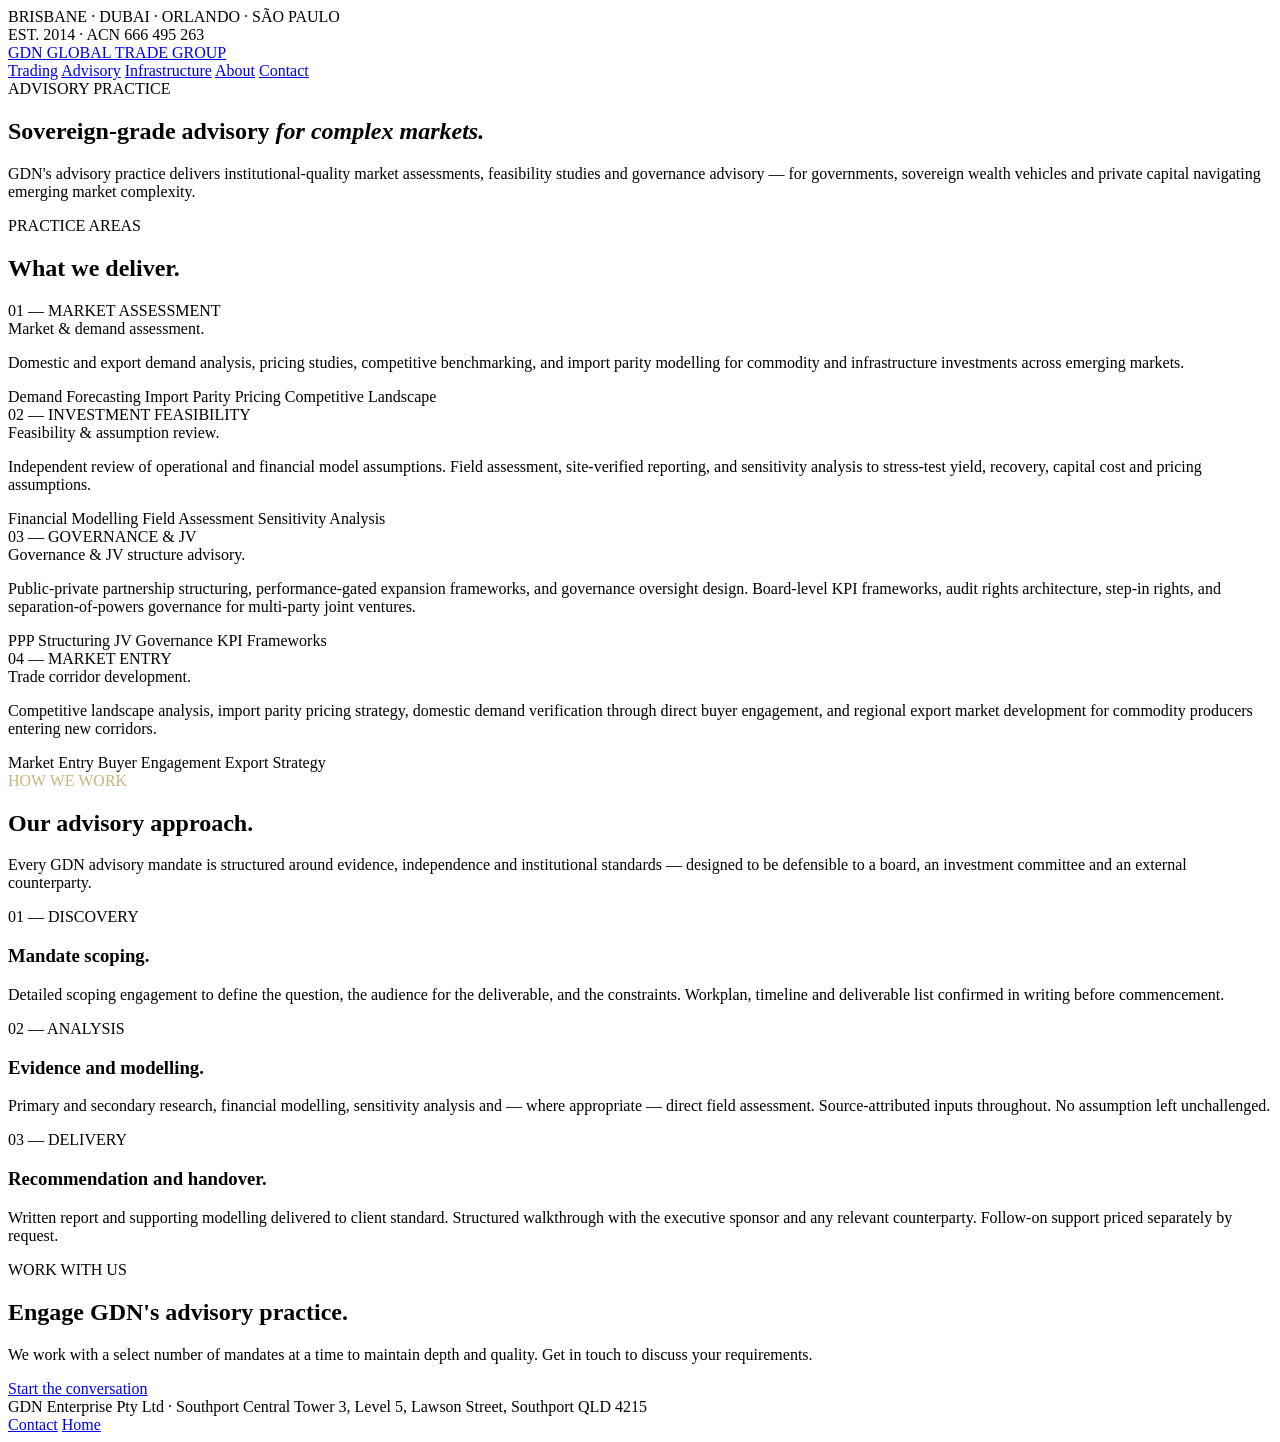
==== advisory.html @ 44264c04 "Add files via upload" ====
<!DOCTYPE html>
<html lang="en">
<head>
<meta charset="UTF-8" />
<meta name="viewport" content="width=device-width, initial-scale=1.0" />
<title>Strategic Advisory — GDN Group</title>
<meta name="description" content="Sovereign-grade advisory for complex markets. Market assessment, investment feasibility, governance and trade corridor development for governments, sovereign wealth vehicles and private capital." />
<link rel="preconnect" href="https://fonts.googleapis.com" />
<link rel="preconnect" href="https://fonts.gstatic.com" crossorigin />
<link href="https://fonts.googleapis.com/css2?family=Inter:wght@400;500&display=swap" rel="stylesheet" />
<link rel="stylesheet" href="/assets/css/styles.css" />
</head>
<body>

<div class="topbar">
  <div class="container-wide topbar-inner">
    <div>BRISBANE · DUBAI · ORLANDO · SÃO PAULO</div>
    <div>EST. 2014 · ACN 666 495 263</div>
  </div>
</div>

<nav class="site-nav">
  <div class="container-wide nav-inner">
    <a class="logo" href="/index.html">
      <span class="logo-mark">GDN</span>
      <span class="logo-sub">GLOBAL TRADE GROUP</span>
    </a>
    <div class="nav-links">
      <a href="/pages/trading.html" class="">Trading</a>
      <a href="/pages/advisory.html" class="active">Advisory</a>
      <a href="/pages/crossledger.html" class="">Infrastructure</a>
      <a href="/index.html#about" class="">About</a>
      <a href="/index.html#contact" class="">Contact</a>
    </div>
  </div>
</nav>

<section class="page-header">
  <div class="container-wide">
    <div class="eyebrow">ADVISORY PRACTICE</div>
    <h1>Sovereign-grade advisory <em>for complex markets.</em></h1>
    <p class="hero-lede">GDN's advisory practice delivers institutional-quality market assessments, feasibility studies and governance advisory — for governments, sovereign wealth vehicles and private capital navigating emerging market complexity.</p>
  </div>
</section>

<section class="pillars">
  <div class="container-wide">
    <div class="section-eyebrow">PRACTICE AREAS</div>
    <h2>What we deliver.</h2>
    <div class="pillars-grid">
      <div class="pillar">
        <div class="pillar-tag">01 — MARKET ASSESSMENT</div>
        <div class="pillar-h">Market & demand assessment.</div>
        <p>Domestic and export demand analysis, pricing studies, competitive benchmarking, and import parity modelling for commodity and infrastructure investments across emerging markets.</p>
        <div class="cap-tags" style="margin-top: 16px;">
          <span class="cap-tag">Demand Forecasting</span>
          <span class="cap-tag">Import Parity Pricing</span>
          <span class="cap-tag">Competitive Landscape</span>
        </div>
      </div>
      <div class="pillar">
        <div class="pillar-tag">02 — INVESTMENT FEASIBILITY</div>
        <div class="pillar-h">Feasibility & assumption review.</div>
        <p>Independent review of operational and financial model assumptions. Field assessment, site-verified reporting, and sensitivity analysis to stress-test yield, recovery, capital cost and pricing assumptions.</p>
        <div class="cap-tags" style="margin-top: 16px;">
          <span class="cap-tag">Financial Modelling</span>
          <span class="cap-tag">Field Assessment</span>
          <span class="cap-tag">Sensitivity Analysis</span>
        </div>
      </div>
      <div class="pillar">
        <div class="pillar-tag">03 — GOVERNANCE & JV</div>
        <div class="pillar-h">Governance & JV structure advisory.</div>
        <p>Public-private partnership structuring, performance-gated expansion frameworks, and governance oversight design. Board-level KPI frameworks, audit rights architecture, step-in rights, and separation-of-powers governance for multi-party joint ventures.</p>
        <div class="cap-tags" style="margin-top: 16px;">
          <span class="cap-tag">PPP Structuring</span>
          <span class="cap-tag">JV Governance</span>
          <span class="cap-tag">KPI Frameworks</span>
        </div>
      </div>
      <div class="pillar">
        <div class="pillar-tag">04 — MARKET ENTRY</div>
        <div class="pillar-h">Trade corridor development.</div>
        <p>Competitive landscape analysis, import parity pricing strategy, domestic demand verification through direct buyer engagement, and regional export market development for commodity producers entering new corridors.</p>
        <div class="cap-tags" style="margin-top: 16px;">
          <span class="cap-tag">Market Entry</span>
          <span class="cap-tag">Buyer Engagement</span>
          <span class="cap-tag">Export Strategy</span>
        </div>
      </div>
    </div>
  </div>
</section>

<section class="process">
  <div class="container-wide">
    <div class="section-eyebrow" style="color: #C9B47A;">HOW WE WORK</div>
    <h2>Our advisory approach.</h2>
    <p class="process-lede">Every GDN advisory mandate is structured around evidence, independence and institutional standards — designed to be defensible to a board, an investment committee and an external counterparty.</p>
    <div class="process-grid">
      <div class="process-step">
        <div class="process-num">01 — DISCOVERY</div>
        <h3>Mandate scoping.</h3>
        <p>Detailed scoping engagement to define the question, the audience for the deliverable, and the constraints. Workplan, timeline and deliverable list confirmed in writing before commencement.</p>
      </div>
      <div class="process-step">
        <div class="process-num">02 — ANALYSIS</div>
        <h3>Evidence and modelling.</h3>
        <p>Primary and secondary research, financial modelling, sensitivity analysis and — where appropriate — direct field assessment. Source-attributed inputs throughout. No assumption left unchallenged.</p>
      </div>
      <div class="process-step">
        <div class="process-num">03 — DELIVERY</div>
        <h3>Recommendation and handover.</h3>
        <p>Written report and supporting modelling delivered to client standard. Structured walkthrough with the executive sponsor and any relevant counterparty. Follow-on support priced separately by request.</p>
      </div>
    </div>
  </div>
</section>

<section class="engage-cta">
  <div class="container-wide">
    <div class="section-eyebrow">WORK WITH US</div>
    <h2>Engage GDN's advisory practice.</h2>
    <p>We work with a select number of mandates at a time to maintain depth and quality. Get in touch to discuss your requirements.</p>
    <div class="cta-row">
      <a class="btn-primary dark" href="/index.html#contact">Start the conversation</a>
    </div>
  </div>
</section>

<footer>
  <div class="container-wide footer-inner">
    <div>GDN Enterprise Pty Ltd · Southport Central Tower 3, Level 5, Lawson Street, Southport QLD 4215</div>
    <div class="footer-links">
      <a href="/index.html#contact">Contact</a>
      <a href="/index.html">Home</a>
    </div>
  </div>
</footer>

</body>
</html>
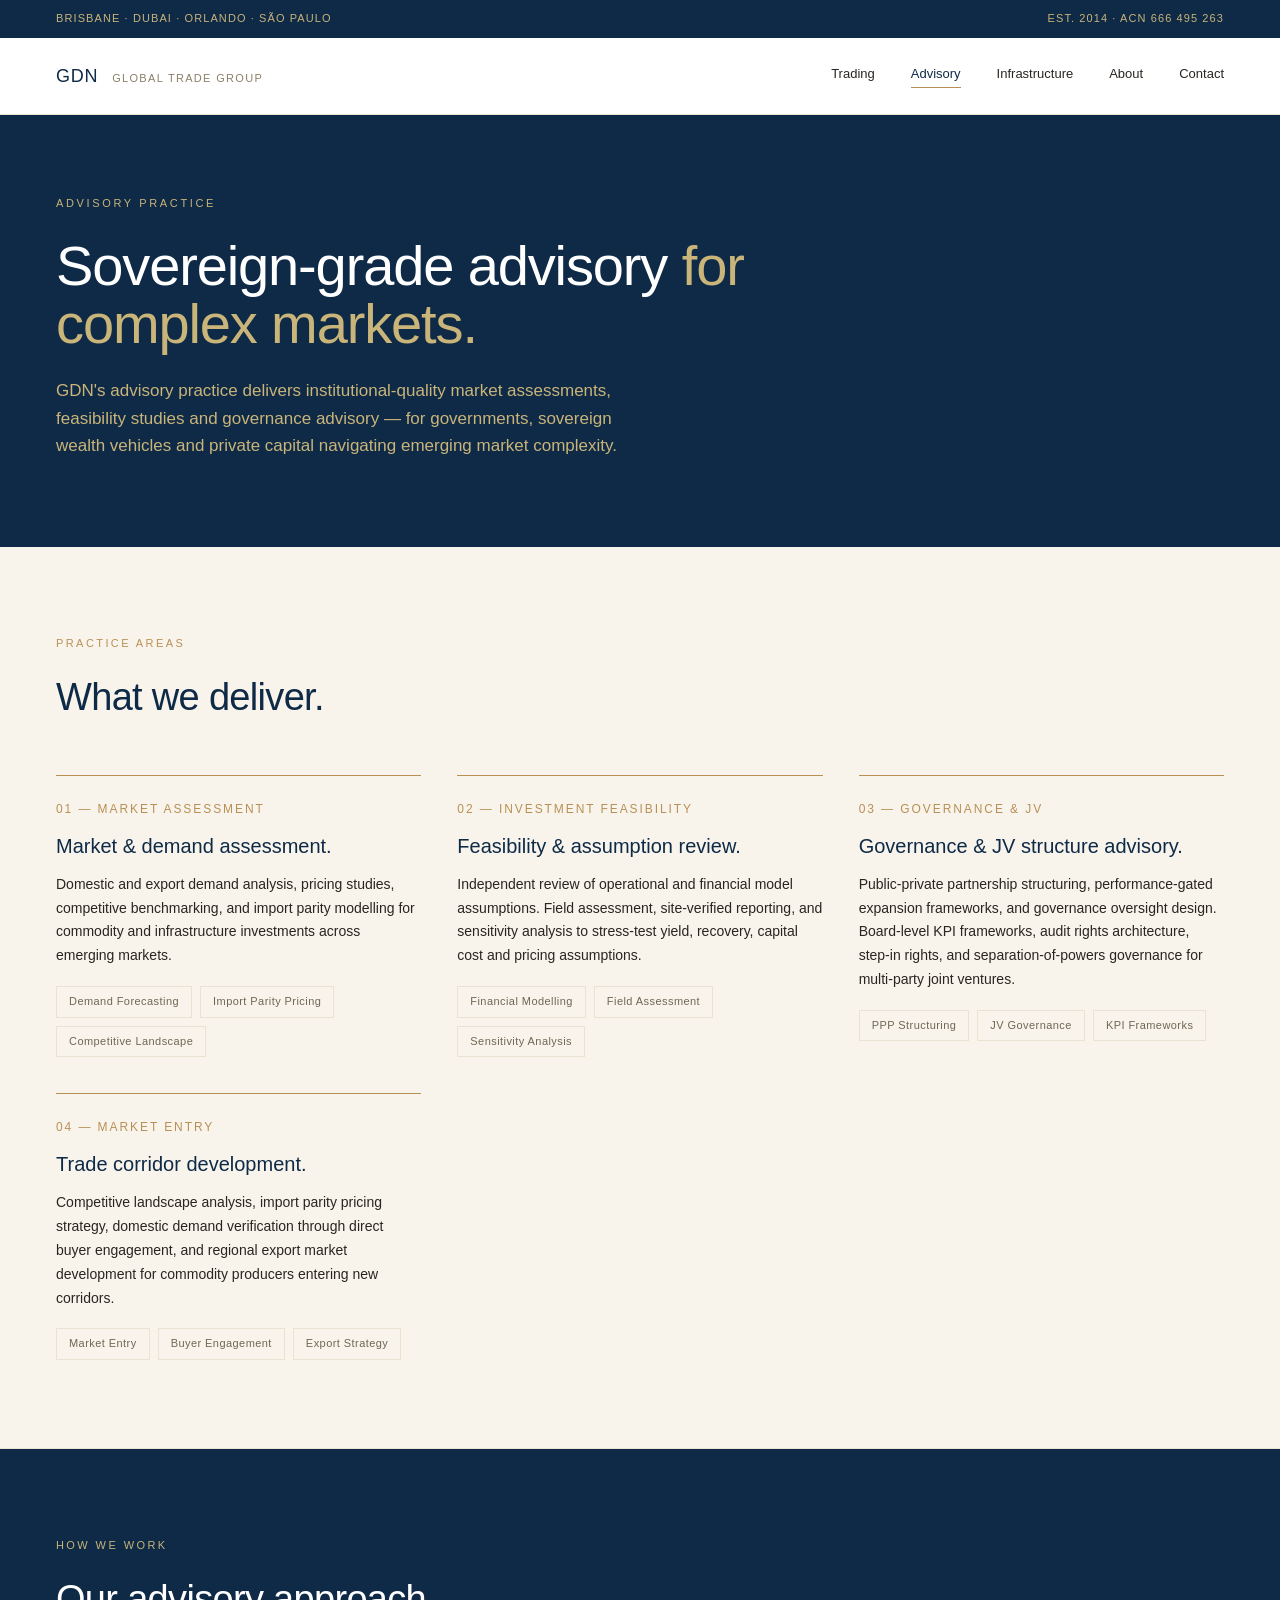
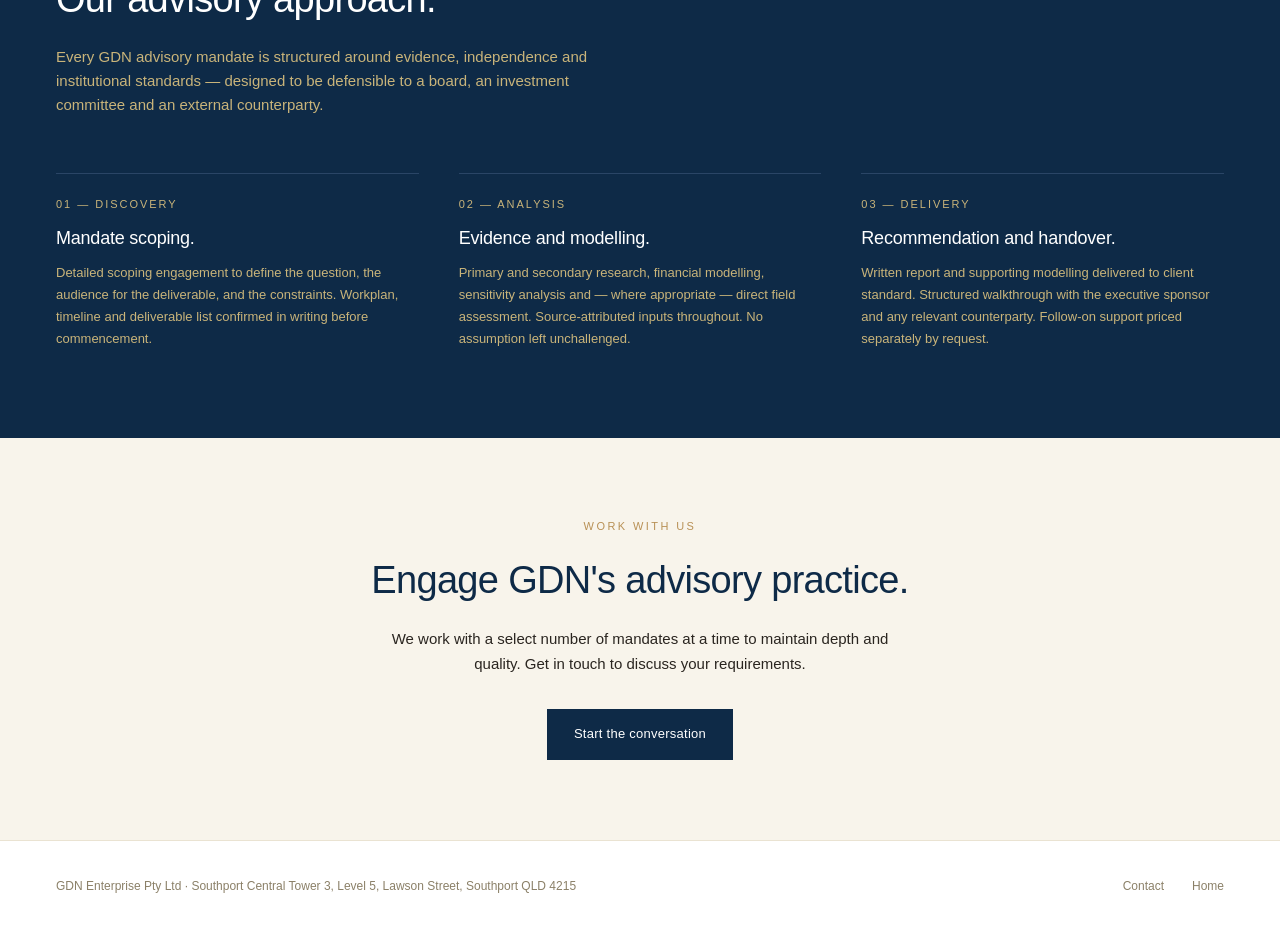
==== commit 58829b4d: "Update advisory.html" ====
--- a/advisory.html
+++ b/advisory.html
@@ -26,9 +26,9 @@
       <span class="logo-sub">GLOBAL TRADE GROUP</span>
     </a>
     <div class="nav-links">
-      <a href="/pages/trading.html" class="">Trading</a>
-      <a href="/pages/advisory.html" class="active">Advisory</a>
-      <a href="/pages/crossledger.html" class="">Infrastructure</a>
+      <a href="/trading.html" class="">Trading</a>
+      <a href="/advisory.html" class="active">Advisory</a>
+      <a href="/crossledger.html" class="">Infrastructure</a>
       <a href="/index.html#about" class="">About</a>
       <a href="/index.html#contact" class="">Contact</a>
     </div>
--- a/assets/css/styles.css
+++ b/assets/css/styles.css
@@ -0,0 +1,478 @@
+/* GDN Group — Shared design system */
+*, *::before, *::after { box-sizing: border-box; }
+html, body { margin: 0; padding: 0; }
+body {
+  font-family: 'Inter', -apple-system, BlinkMacSystemFont, sans-serif;
+  color: #2A2520;
+  background: #FFFFFF;
+  -webkit-font-smoothing: antialiased;
+  -moz-osx-font-smoothing: grayscale;
+  line-height: 1.6;
+  font-size: 15px;
+}
+a { color: inherit; text-decoration: none; }
+
+/* ---------- Layout ---------- */
+.container { max-width: 1280px; margin: 0 auto; padding: 0 56px; }
+.container-wide { max-width: 1400px; margin: 0 auto; padding: 0 56px; }
+
+/* ---------- Top utility bar ---------- */
+.topbar {
+  background: #0E2A47;
+  color: #C9B47A;
+  font-size: 11px;
+  letter-spacing: 0.1em;
+  padding: 10px 0;
+}
+.topbar-inner { display: flex; justify-content: space-between; align-items: center; }
+
+/* ---------- Nav ---------- */
+nav.site-nav {
+  background: #FFFFFF;
+  padding: 24px 0;
+  border-bottom: 0.5px solid #EAE3D2;
+  position: relative;
+  z-index: 10;
+}
+.nav-inner { display: flex; justify-content: space-between; align-items: center; }
+.logo { display: flex; align-items: baseline; gap: 14px; }
+.logo-mark { font-size: 18px; font-weight: 500; color: #0E2A47; letter-spacing: 0.04em; }
+.logo-sub { font-size: 11px; color: #8B8068; letter-spacing: 0.12em; }
+.nav-links { display: flex; gap: 36px; font-size: 13px; color: #2A2520; }
+.nav-links a { padding-bottom: 3px; transition: color 0.15s, border-bottom-color 0.15s; }
+.nav-links a:hover, .nav-links a.active { border-bottom: 1px solid #B89055; color: #0E2A47; }
+
+/* ---------- Hero (image-led) ---------- */
+.hero {
+  position: relative;
+  height: 620px;
+  overflow: hidden;
+  background: #0E2A47;
+}
+.hero-img {
+  position: absolute;
+  inset: 0;
+  width: 100%;
+  height: 100%;
+  object-fit: cover;
+}
+.hero-overlay {
+  position: absolute;
+  inset: 0;
+  background: linear-gradient(95deg, rgba(14,42,71,0.92) 0%, rgba(14,42,71,0.7) 38%, rgba(14,42,71,0.15) 75%);
+}
+.hero-content {
+  position: relative;
+  height: 100%;
+  display: flex;
+  flex-direction: column;
+  justify-content: space-between;
+  padding: 72px 0 80px;
+}
+.eyebrow { font-size: 11px; letter-spacing: 0.24em; color: #C9B47A; }
+.hero-text { max-width: 600px; }
+
+h1 {
+  font-size: 60px;
+  font-weight: 500;
+  line-height: 1.04;
+  letter-spacing: -0.02em;
+  margin: 0 0 24px;
+  color: #FFFFFF;
+}
+.hero-lede {
+  font-size: 16px;
+  line-height: 1.6;
+  color: #E8DFC8;
+  margin: 0 0 40px;
+  max-width: 480px;
+}
+
+/* ---------- Hero (page header, no image) ---------- */
+.page-header {
+  background: #0E2A47;
+  color: #FFFFFF;
+  padding: 80px 0 88px;
+}
+.page-header .eyebrow { display: block; margin-bottom: 24px; }
+.page-header h1 {
+  font-size: 56px;
+  max-width: 760px;
+  color: #FFFFFF;
+}
+.page-header .hero-lede {
+  color: #C9B47A;
+  font-size: 17px;
+  max-width: 600px;
+  margin: 24px 0 0;
+}
+.page-header h1 em {
+  font-style: normal;
+  color: #C9B47A;
+}
+
+/* ---------- Buttons ---------- */
+.cta-row { display: flex; gap: 20px; align-items: center; flex-wrap: wrap; }
+.btn-primary {
+  display: inline-block;
+  font-size: 13px;
+  color: #0E2A47;
+  background: #FFFFFF;
+  padding: 14px 26px;
+  font-weight: 500;
+  letter-spacing: 0.02em;
+  transition: background 0.2s, color 0.2s;
+  border: 1px solid #FFFFFF;
+}
+.btn-primary:hover { background: #C9B47A; border-color: #C9B47A; }
+.btn-primary.gold { background: #C9B47A; border-color: #C9B47A; color: #0E2A47; }
+.btn-primary.gold:hover { background: #FFFFFF; border-color: #FFFFFF; }
+.btn-primary.dark { background: #0E2A47; color: #FFFFFF; border-color: #0E2A47; }
+.btn-primary.dark:hover { background: #C9B47A; border-color: #C9B47A; color: #0E2A47; }
+.btn-text {
+  display: inline-block;
+  font-size: 13px;
+  color: #FFFFFF;
+  padding: 13px 4px;
+  border-bottom: 1px solid #C9B47A;
+  letter-spacing: 0.02em;
+  transition: color 0.2s;
+}
+.btn-text:hover { color: #C9B47A; }
+.btn-text.dark { color: #0E2A47; }
+.btn-text.dark:hover { color: #B89055; }
+
+/* ---------- Section helpers ---------- */
+section { padding: 88px 0; }
+.section-eyebrow { font-size: 11px; letter-spacing: 0.22em; color: #B89055; margin-bottom: 22px; }
+h2 {
+  font-size: 38px;
+  font-weight: 500;
+  line-height: 1.16;
+  letter-spacing: -0.018em;
+  color: #0E2A47;
+  margin: 0;
+}
+h3 {
+  font-size: 22px;
+  font-weight: 500;
+  color: #0E2A47;
+  letter-spacing: -0.012em;
+  margin: 0;
+  line-height: 1.25;
+}
+
+/* ---------- Stats ---------- */
+.stats {
+  background: #FFFFFF;
+  padding: 56px 0;
+  border-bottom: 0.5px solid #EAE3D2;
+}
+.stats-grid { display: grid; grid-template-columns: repeat(4, 1fr); gap: 32px; }
+.stat-num { font-size: 48px; font-weight: 500; color: #0E2A47; letter-spacing: -0.02em; line-height: 1; }
+.stat-label { font-size: 12px; color: #6E6754; letter-spacing: 0.06em; margin-top: 14px; }
+
+/* ---------- Pillars ---------- */
+.pillars { background: #F8F4EB; border-bottom: 0.5px solid #EAE3D2; }
+.pillars h2 { max-width: 640px; margin-bottom: 56px; }
+.pillars-grid { display: grid; grid-template-columns: repeat(3, 1fr); gap: 36px; }
+.pillar { border-top: 1px solid #B89055; padding-top: 24px; }
+.pillar-tag { font-size: 12px; letter-spacing: 0.16em; color: #B89055; margin-bottom: 14px; }
+.pillar-h { font-size: 20px; font-weight: 500; color: #0E2A47; line-height: 1.3; margin-bottom: 14px; }
+.pillar p { font-size: 14px; color: #2A2520; line-height: 1.7; margin: 0 0 18px; }
+.pillar-link { font-size: 13px; color: #0E2A47; padding-bottom: 2px; border-bottom: 1px solid #B89055; }
+.pillar-link:hover { color: #B89055; }
+
+/* ---------- Featured editorial ---------- */
+.featured { background: #FFFFFF; border-bottom: 0.5px solid #EAE3D2; }
+.featured-grid {
+  display: grid;
+  grid-template-columns: 1fr 1.05fr;
+  gap: 56px;
+  align-items: center;
+}
+.featured-img { width: 100%; height: 480px; object-fit: cover; display: block; }
+.featured h2 { margin-bottom: 24px; }
+.featured p { font-size: 15px; line-height: 1.7; color: #2A2520; margin: 0 0 32px; max-width: 480px; }
+.featured-meta { display: flex; gap: 28px; align-items: center; flex-wrap: wrap; }
+.featured-link { font-size: 13px; color: #0E2A47; padding-bottom: 3px; border-bottom: 1px solid #B89055; }
+.featured-date { font-size: 12px; color: #8B8068; }
+
+/* ---------- CrossLedger dark band ---------- */
+.crossledger-band { background: #0E2A47; color: #FFFFFF; }
+.cl-grid { display: grid; grid-template-columns: 1.1fr 1fr; gap: 56px; align-items: center; }
+.cl-eyebrow { font-size: 11px; letter-spacing: 0.24em; color: #C9B47A; margin-bottom: 24px; }
+.crossledger-band h2 { color: #FFFFFF; max-width: 480px; margin-bottom: 24px; }
+.cl-lede { font-size: 15px; line-height: 1.7; color: #C9B47A; margin: 0 0 36px; max-width: 480px; }
+.cl-card { border: 0.5px solid #2A4566; padding: 36px; background: #0A2038; }
+.cl-card-head {
+  display: flex;
+  justify-content: space-between;
+  align-items: baseline;
+  margin-bottom: 26px;
+  padding-bottom: 20px;
+  border-bottom: 0.5px solid #2A4566;
+}
+.cl-symbol { font-size: 14px; font-weight: 500; color: #FFFFFF; letter-spacing: 0.08em; }
+.cl-network { font-size: 11px; color: #8FA0B5; letter-spacing: 0.08em; }
+.cl-grid-stats { display: grid; grid-template-columns: 1fr 1fr; gap: 24px 20px; margin-bottom: 28px; }
+.cl-stat-label { font-size: 11px; color: #8FA0B5; letter-spacing: 0.08em; margin-bottom: 8px; }
+.cl-stat-num { font-size: 24px; color: #FFFFFF; font-weight: 500; }
+.cl-stat-num.gold { color: #C9B47A; }
+.cl-progress { height: 4px; background: #2A4566; position: relative; margin-bottom: 8px; }
+.cl-progress-fill { position: absolute; left: 0; top: 0; height: 100%; width: 33%; background: #C9B47A; }
+.cl-progress-label { font-size: 11px; color: #8FA0B5; letter-spacing: 0.06em; }
+
+/* ---------- Products grid (homepage) ---------- */
+.products { background: #F8F4EB; border-bottom: 0.5px solid #EAE3D2; }
+.products h2 { margin-bottom: 56px; max-width: 640px; }
+.products-grid { display: grid; grid-template-columns: repeat(3, 1fr); gap: 32px; }
+.product-card { background: #FFFFFF; padding: 32px; border: 0.5px solid #EAE3D2; transition: border-color 0.2s; }
+.product-card:hover { border-color: #B89055; }
+.product-tag { font-size: 11px; color: #B89055; letter-spacing: 0.16em; margin-bottom: 14px; }
+.product-card h3 { font-size: 20px; margin-bottom: 14px; }
+.product-card p { font-size: 13px; color: #2A2520; line-height: 1.65; margin: 0; }
+
+/* ---------- Team ---------- */
+.team { background: #FFFFFF; border-bottom: 0.5px solid #EAE3D2; }
+.team h2 { max-width: 640px; margin-bottom: 56px; }
+.team-grid { display: grid; grid-template-columns: repeat(2, 1fr); gap: 48px; }
+.team-card { display: flex; flex-direction: column; }
+.team-meta { font-size: 11px; color: #B89055; letter-spacing: 0.16em; margin-bottom: 16px; padding-top: 20px; border-top: 1px solid #B89055; }
+.team-card h3 { margin-bottom: 16px; }
+.team-card p { font-size: 14px; color: #2A2520; line-height: 1.7; margin: 0 0 16px; }
+.team-tags { display: flex; gap: 16px; flex-wrap: wrap; font-size: 12px; color: #8B8068; }
+
+/* ---------- Recent news ---------- */
+.recent { background: #F8F4EB; border-bottom: 0.5px solid #EAE3D2; padding: 80px 0; }
+.recent-grid { display: grid; grid-template-columns: repeat(3, 1fr); gap: 36px; }
+.news-item { display: block; }
+.news-meta { font-size: 11px; color: #8B8068; letter-spacing: 0.1em; margin-bottom: 14px; }
+.news-title { font-size: 17px; font-weight: 500; color: #0E2A47; line-height: 1.35; transition: color 0.2s; }
+.news-item:hover .news-title { color: #B89055; }
+
+/* ---------- Contact ---------- */
+.contact { background: #FFFFFF; border-bottom: 0.5px solid #EAE3D2; }
+.contact-grid { display: grid; grid-template-columns: 1fr 1.4fr; gap: 64px; }
+.contact h2 { margin-bottom: 24px; }
+.contact-info p { font-size: 14px; color: #2A2520; line-height: 1.75; margin: 0 0 28px; }
+.contact-info dt { font-size: 11px; color: #B89055; letter-spacing: 0.14em; margin-bottom: 6px; }
+.contact-info dd { margin: 0 0 22px; font-size: 14px; color: #2A2520; line-height: 1.55; }
+.contact-form { display: grid; grid-template-columns: 1fr 1fr; gap: 18px; }
+.contact-form .full { grid-column: 1 / -1; }
+.contact-form label { display: block; font-size: 11px; color: #8B8068; letter-spacing: 0.1em; margin-bottom: 8px; }
+.contact-form input, .contact-form select, .contact-form textarea {
+  width: 100%;
+  padding: 12px 14px;
+  border: 0.5px solid #C9BFA8;
+  background: #FFFFFF;
+  font-family: inherit;
+  font-size: 14px;
+  color: #2A2520;
+  border-radius: 0;
+}
+.contact-form input:focus, .contact-form select:focus, .contact-form textarea:focus {
+  outline: none;
+  border-color: #B89055;
+  box-shadow: 0 0 0 1px #B89055;
+}
+.contact-form textarea { min-height: 140px; resize: vertical; }
+.contact-form button {
+  background: #0E2A47;
+  color: #FFFFFF;
+  border: 1px solid #0E2A47;
+  padding: 14px 28px;
+  font-size: 13px;
+  font-weight: 500;
+  letter-spacing: 0.02em;
+  cursor: pointer;
+  transition: background 0.2s, color 0.2s;
+  font-family: inherit;
+  justify-self: start;
+}
+.contact-form button:hover { background: #C9B47A; border-color: #C9B47A; color: #0E2A47; }
+
+/* ---------- Footer ---------- */
+footer { background: #FFFFFF; padding: 36px 0; border-top: 0.5px solid #EAE3D2; }
+.footer-inner {
+  display: flex;
+  justify-content: space-between;
+  align-items: center;
+  font-size: 12px;
+  color: #8B8068;
+  flex-wrap: wrap;
+  gap: 16px;
+}
+.footer-links { display: flex; gap: 28px; }
+
+/* ---------- Page-specific: trading product detail ---------- */
+.product-detail { background: #FFFFFF; border-bottom: 0.5px solid #EAE3D2; }
+.product-detail-inner { display: grid; grid-template-columns: 1fr 1.5fr; gap: 56px; align-items: start; }
+.product-detail .product-tag { font-size: 11px; color: #B89055; letter-spacing: 0.18em; margin-bottom: 20px; }
+.product-detail h2 { margin-bottom: 24px; }
+.product-detail .lede { font-size: 15px; line-height: 1.7; color: #2A2520; margin-bottom: 28px; }
+.product-badge {
+  display: inline-block;
+  background: #0E2A47;
+  color: #C9B47A;
+  font-size: 11px;
+  letter-spacing: 0.14em;
+  padding: 7px 14px;
+}
+.spec-block h4 {
+  font-size: 11px;
+  color: #B89055;
+  letter-spacing: 0.16em;
+  margin: 0 0 16px;
+  font-weight: 500;
+}
+.spec-table { width: 100%; border-collapse: collapse; margin-bottom: 32px; }
+.spec-table tr { border-bottom: 0.5px solid #EAE3D2; }
+.spec-table td { padding: 12px 0; font-size: 14px; color: #2A2520; vertical-align: top; }
+.spec-table td:first-child { color: #6E6754; width: 45%; }
+.spec-table td:last-child { font-weight: 500; color: #0E2A47; }
+.product-detail.alt { background: #F8F4EB; }
+
+/* ---------- Page-specific: trade process ---------- */
+.process { background: #0E2A47; color: #FFFFFF; }
+.process h2 { color: #FFFFFF; max-width: 600px; margin-bottom: 24px; }
+.process-lede { font-size: 15px; color: #C9B47A; margin: 0 0 56px; max-width: 540px; }
+.process-grid { display: grid; grid-template-columns: repeat(3, 1fr); gap: 32px 40px; }
+.process-step { border-top: 1px solid #2A4566; padding-top: 22px; }
+.process-num { font-size: 11px; color: #C9B47A; letter-spacing: 0.18em; margin-bottom: 14px; }
+.process-step h3 { font-size: 18px; color: #FFFFFF; margin-bottom: 12px; }
+.process-step p { font-size: 13px; color: #C9B47A; line-height: 1.7; margin: 0; }
+
+/* ---------- Page-specific: capabilities (advisory) ---------- */
+.capabilities { background: #F8F4EB; border-bottom: 0.5px solid #EAE3D2; }
+.capabilities h2 { max-width: 640px; margin-bottom: 56px; }
+.cap-grid { display: grid; grid-template-columns: 1fr 1fr; gap: 40px; }
+.cap-card { background: #FFFFFF; padding: 36px; border: 0.5px solid #EAE3D2; }
+.cap-num { font-size: 11px; color: #B89055; letter-spacing: 0.2em; margin-bottom: 18px; }
+.cap-card h3 { font-size: 22px; margin-bottom: 16px; }
+.cap-card p { font-size: 14px; color: #2A2520; line-height: 1.75; margin: 0 0 24px; }
+.cap-tags { display: flex; flex-wrap: wrap; gap: 8px; }
+.cap-tag {
+  font-size: 11px;
+  background: #F8F4EB;
+  color: #6E6754;
+  padding: 6px 12px;
+  letter-spacing: 0.04em;
+  border: 0.5px solid #EAE3D2;
+}
+
+/* ---------- Page-specific: engagements (advisory) ---------- */
+.engagements { background: #FFFFFF; border-bottom: 0.5px solid #EAE3D2; }
+.engagements h2 { max-width: 640px; margin-bottom: 56px; }
+.engagement {
+  display: grid;
+  grid-template-columns: 1fr 2fr;
+  gap: 40px;
+  padding: 40px 0;
+  border-top: 1px solid #EAE3D2;
+}
+.engagement:last-child { border-bottom: 1px solid #EAE3D2; }
+.engagement-meta { font-size: 11px; color: #B89055; letter-spacing: 0.16em; margin-bottom: 8px; }
+.engagement-tag { font-size: 12px; color: #6E6754; }
+.engagement h3 { font-size: 24px; margin-bottom: 16px; }
+.engagement p { font-size: 14px; color: #2A2520; line-height: 1.75; margin: 0 0 20px; }
+.engagement-detail { display: grid; grid-template-columns: repeat(3, 1fr); gap: 24px; padding-top: 16px; border-top: 0.5px solid #EAE3D2; }
+.engagement-detail dt { font-size: 11px; color: #8B8068; letter-spacing: 0.1em; margin-bottom: 6px; }
+.engagement-detail dd { font-size: 13px; color: #0E2A47; margin: 0; font-weight: 500; }
+
+/* ---------- Page-specific: CrossLedger ---------- */
+.cl-hero { background: #0E2A47; color: #FFFFFF; padding: 80px 0; }
+.cl-hero-inner { display: grid; grid-template-columns: 1.4fr 1fr; gap: 56px; align-items: center; }
+.cl-hero-symbol { font-size: 14px; color: #C9B47A; letter-spacing: 0.16em; margin-bottom: 16px; }
+.cl-hero h1 { font-size: 64px; color: #FFFFFF; line-height: 1.05; margin-bottom: 24px; }
+.cl-hero p { font-size: 16px; color: #C9B47A; line-height: 1.7; margin: 0 0 36px; max-width: 540px; }
+.cl-data-block { display: grid; grid-template-columns: 1fr 1fr; gap: 18px; padding: 28px; background: #0A2038; border: 0.5px solid #2A4566; }
+.cl-data-block .cl-stat-num { font-size: 28px; }
+.cl-presale-tag {
+  display: inline-block;
+  background: #C9B47A;
+  color: #0E2A47;
+  font-size: 11px;
+  padding: 8px 16px;
+  letter-spacing: 0.14em;
+  font-weight: 500;
+  margin-bottom: 24px;
+}
+
+.problem-solution { background: #FFFFFF; border-bottom: 0.5px solid #EAE3D2; }
+.problem-solution h2 { max-width: 580px; margin-bottom: 32px; }
+.problem-solution .lede { font-size: 15px; color: #2A2520; line-height: 1.75; margin-bottom: 40px; max-width: 600px; }
+.ps-list { list-style: none; padding: 0; margin: 0; display: grid; grid-template-columns: 1fr 1fr; gap: 18px 32px; }
+.ps-list li { font-size: 14px; color: #2A2520; padding-left: 28px; position: relative; line-height: 1.6; }
+.ps-list li::before {
+  position: absolute;
+  left: 0; top: 0;
+  font-weight: 500;
+}
+.ps-list.problem li::before { content: '✗'; color: #B85555; }
+.ps-list.solution li::before { content: '✓'; color: #5C8853; }
+.problem-solution.dark { background: #F8F4EB; }
+
+.utility-grid { background: #FFFFFF; border-bottom: 0.5px solid #EAE3D2; }
+.utility-grid h2 { max-width: 580px; margin-bottom: 24px; }
+.utility-grid .lede { font-size: 15px; line-height: 1.7; color: #2A2520; margin-bottom: 56px; max-width: 560px; }
+.util-cards { display: grid; grid-template-columns: repeat(2, 1fr); gap: 32px; }
+.util-card { padding: 28px; background: #F8F4EB; border-left: 2px solid #B89055; }
+.util-card h3 { font-size: 17px; margin-bottom: 12px; }
+.util-card p { font-size: 14px; color: #2A2520; line-height: 1.7; margin: 0; }
+
+.roadmap { background: #0E2A47; color: #FFFFFF; }
+.roadmap h2 { color: #FFFFFF; margin-bottom: 56px; }
+.phase-grid { display: grid; grid-template-columns: repeat(3, 1fr); gap: 32px; }
+.phase { padding: 28px; border: 0.5px solid #2A4566; background: #0A2038; }
+.phase.active { border-color: #C9B47A; }
+.phase-tag { font-size: 11px; letter-spacing: 0.18em; color: #C9B47A; margin-bottom: 18px; }
+.phase h3 { color: #FFFFFF; font-size: 20px; margin-bottom: 16px; }
+.phase p { font-size: 13px; color: #C9B47A; line-height: 1.7; margin: 0; }
+
+.cl-cta {
+  background: #F8F4EB;
+  border-bottom: 0.5px solid #EAE3D2;
+  text-align: center;
+  padding: 96px 0;
+}
+.cl-cta h2 { max-width: 560px; margin: 0 auto 24px; }
+.cl-cta p { font-size: 15px; max-width: 540px; margin: 0 auto 36px; line-height: 1.7; color: #2A2520; }
+.cl-cta .cta-row { justify-content: center; }
+.cl-cta-disclaimer { font-size: 11px; color: #8B8068; margin-top: 32px; max-width: 480px; margin-left: auto; margin-right: auto; }
+
+/* ---------- Engage CTA section ---------- */
+.engage-cta { background: #F8F4EB; padding: 80px 0; text-align: center; }
+.engage-cta h2 { max-width: 560px; margin: 0 auto 24px; }
+.engage-cta p { font-size: 15px; line-height: 1.7; color: #2A2520; max-width: 540px; margin: 0 auto 32px; }
+.engage-cta .cta-row { justify-content: center; }
+
+/* ---------- Responsive ---------- */
+@media (max-width: 960px) {
+  .container, .container-wide { padding: 0 28px; }
+  h1 { font-size: 38px; }
+  .page-header h1 { font-size: 38px; }
+  .cl-hero h1 { font-size: 42px; }
+  h2 { font-size: 28px; }
+  .stats-grid { grid-template-columns: 1fr 1fr; gap: 24px; }
+  .pillars-grid, .recent-grid, .products-grid, .phase-grid, .process-grid { grid-template-columns: 1fr; gap: 24px; }
+  .featured-grid, .cl-grid, .cl-hero-inner, .product-detail-inner, .contact-grid { grid-template-columns: 1fr; gap: 32px; }
+  .cap-grid, .util-cards, .team-grid { grid-template-columns: 1fr; gap: 24px; }
+  .ps-list { grid-template-columns: 1fr; }
+  .featured-img { height: 280px; }
+  .hero { height: auto; min-height: 520px; }
+  .hero-content { padding: 48px 0; }
+  .topbar-inner, .footer-inner { flex-direction: column; gap: 8px; text-align: center; }
+  .nav-links { display: none; }
+  .engagement { grid-template-columns: 1fr; gap: 16px; }
+  .engagement-detail { grid-template-columns: 1fr; gap: 12px; }
+  section { padding: 56px 0; }
+  .contact-form { grid-template-columns: 1fr; }
+}
+@media (max-width: 560px) {
+  .stats-grid { grid-template-columns: 1fr; }
+  .stat-num { font-size: 36px; }
+  h1 { font-size: 32px; }
+  .cl-hero h1 { font-size: 34px; }
+  .cl-grid-stats, .cl-data-block { grid-template-columns: 1fr 1fr; }
+}
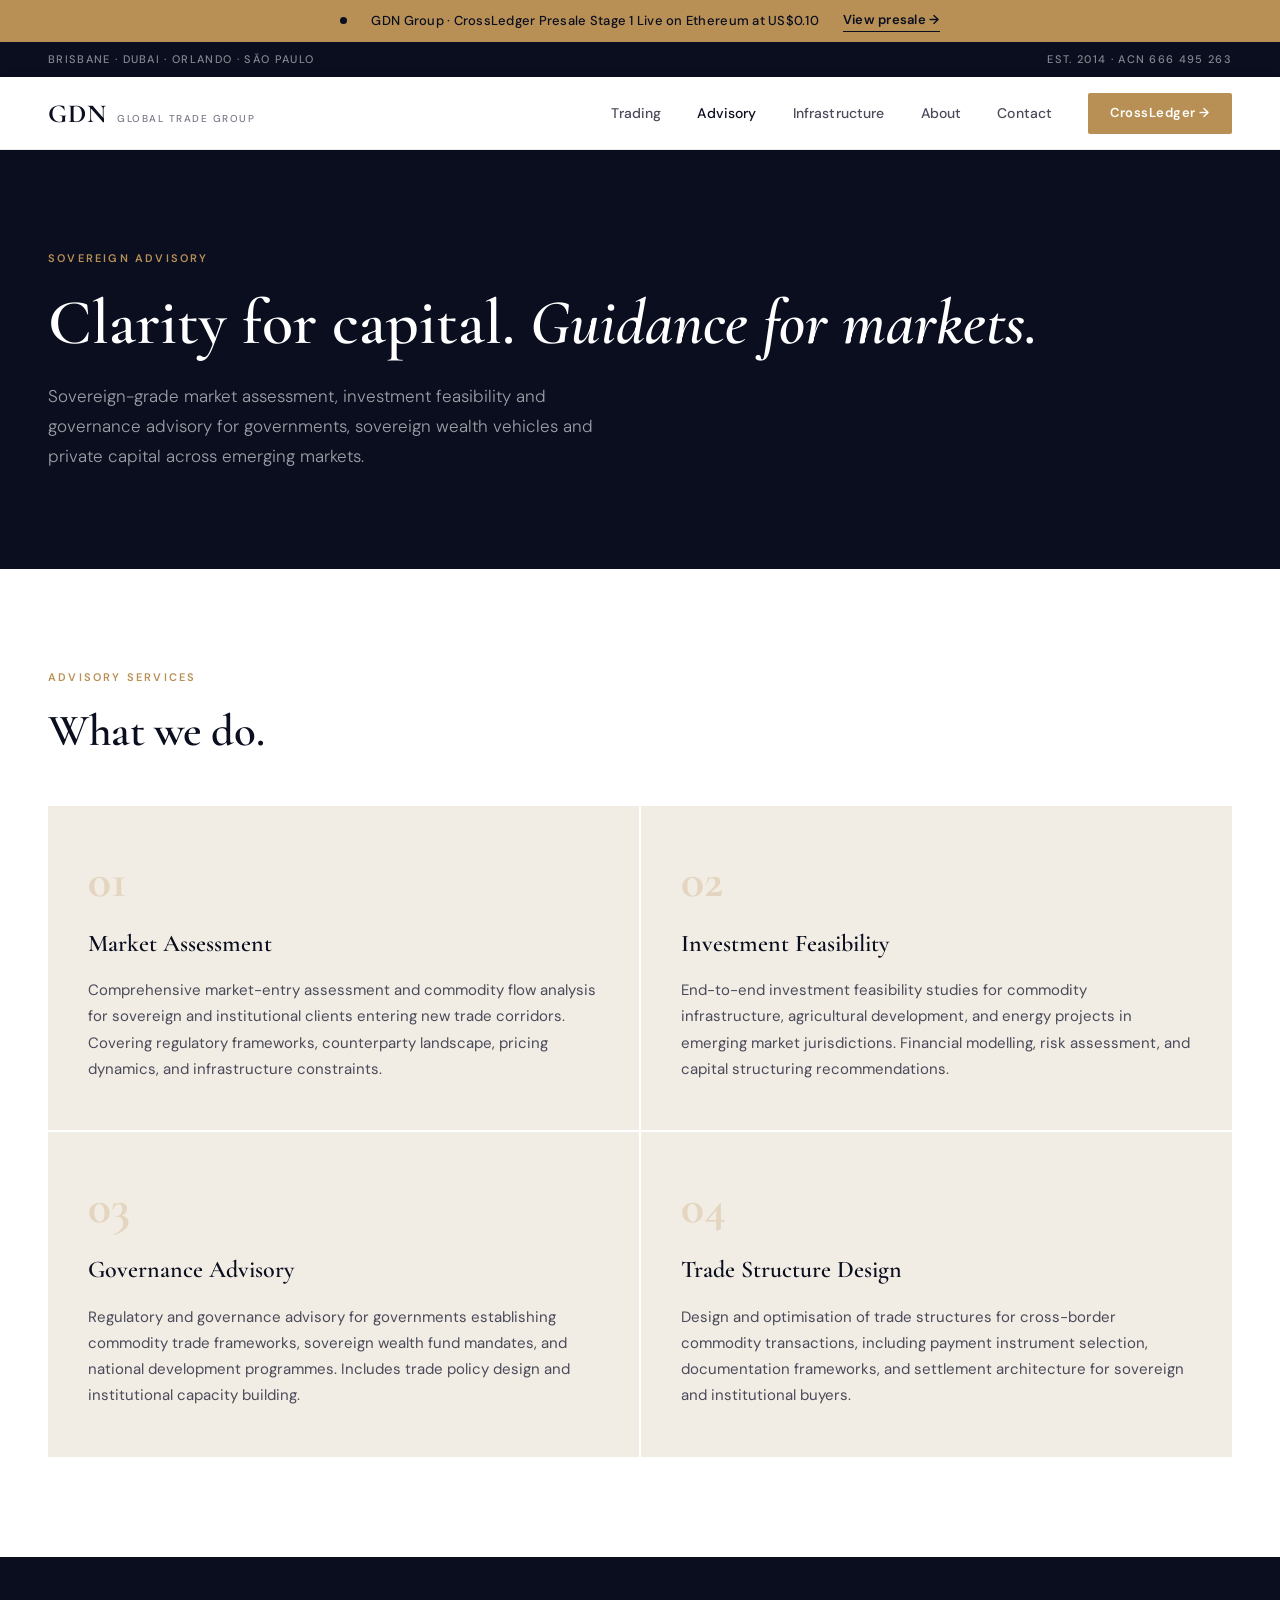
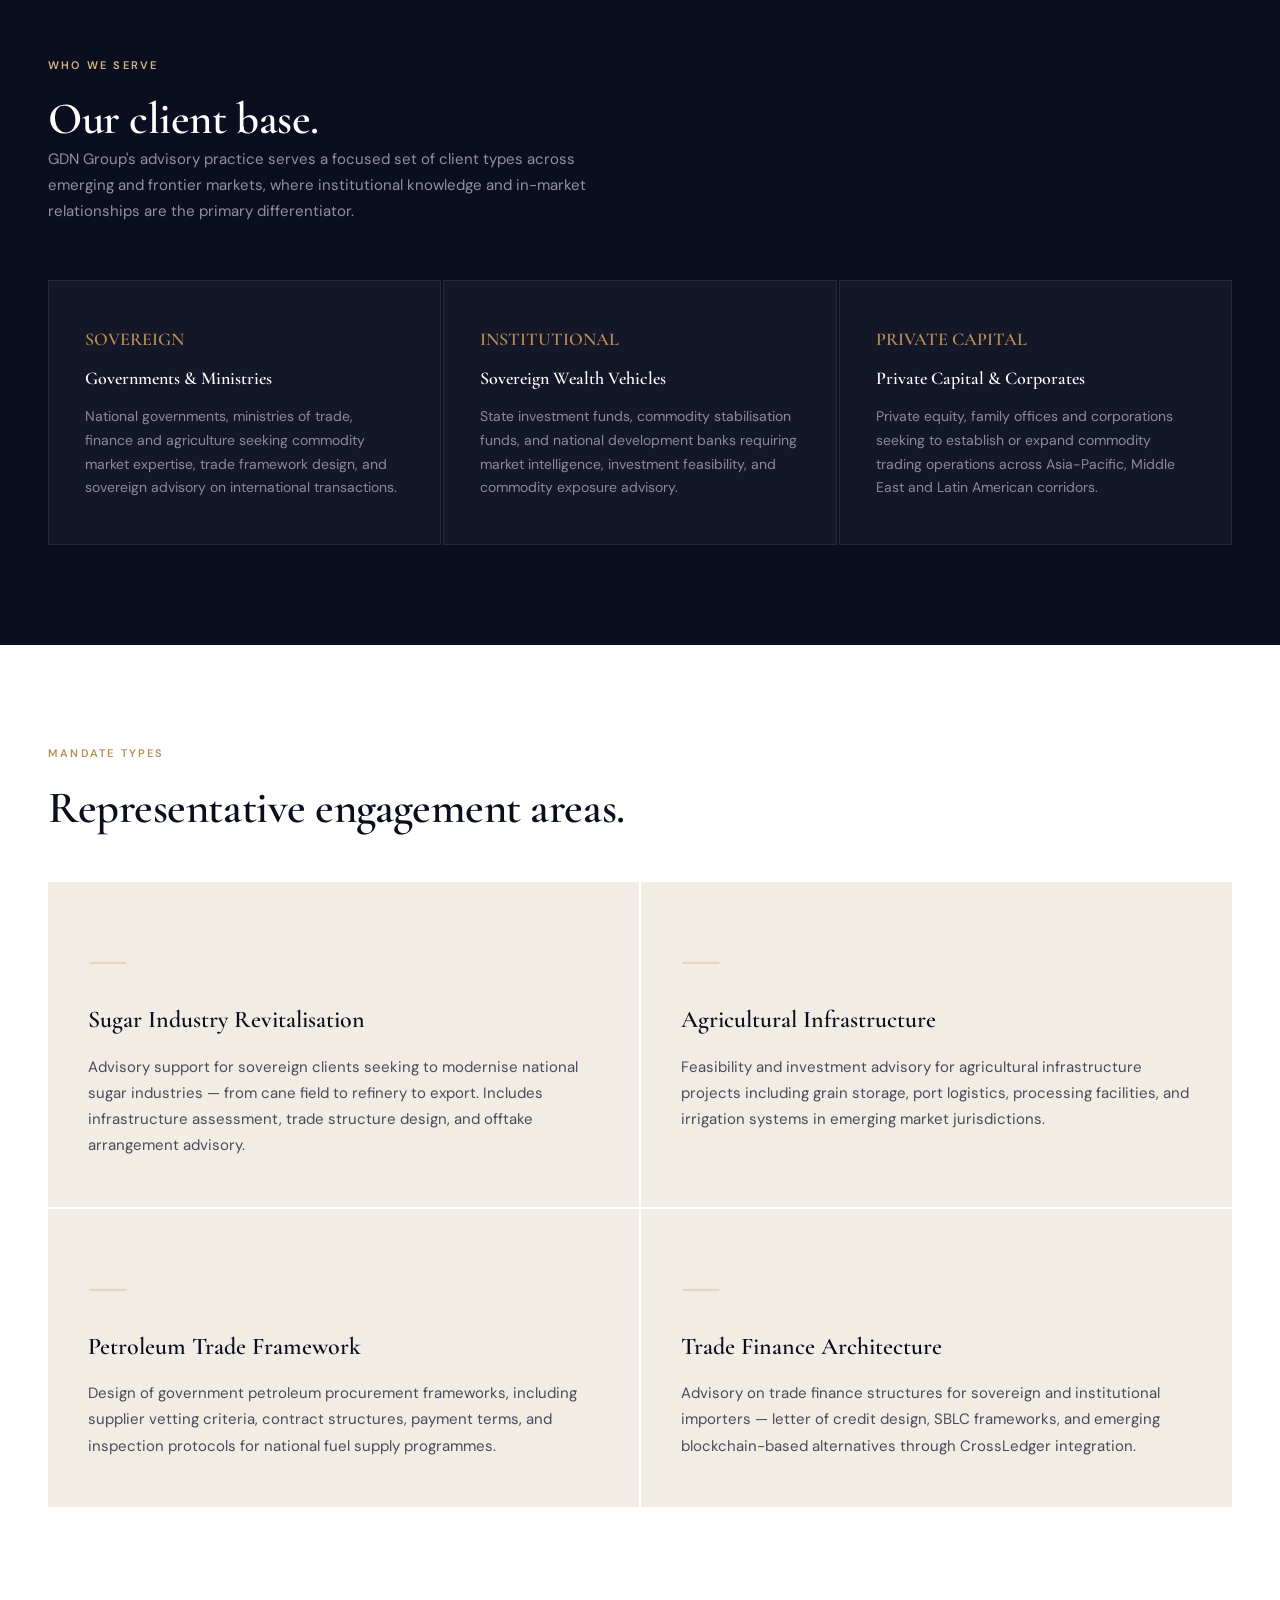
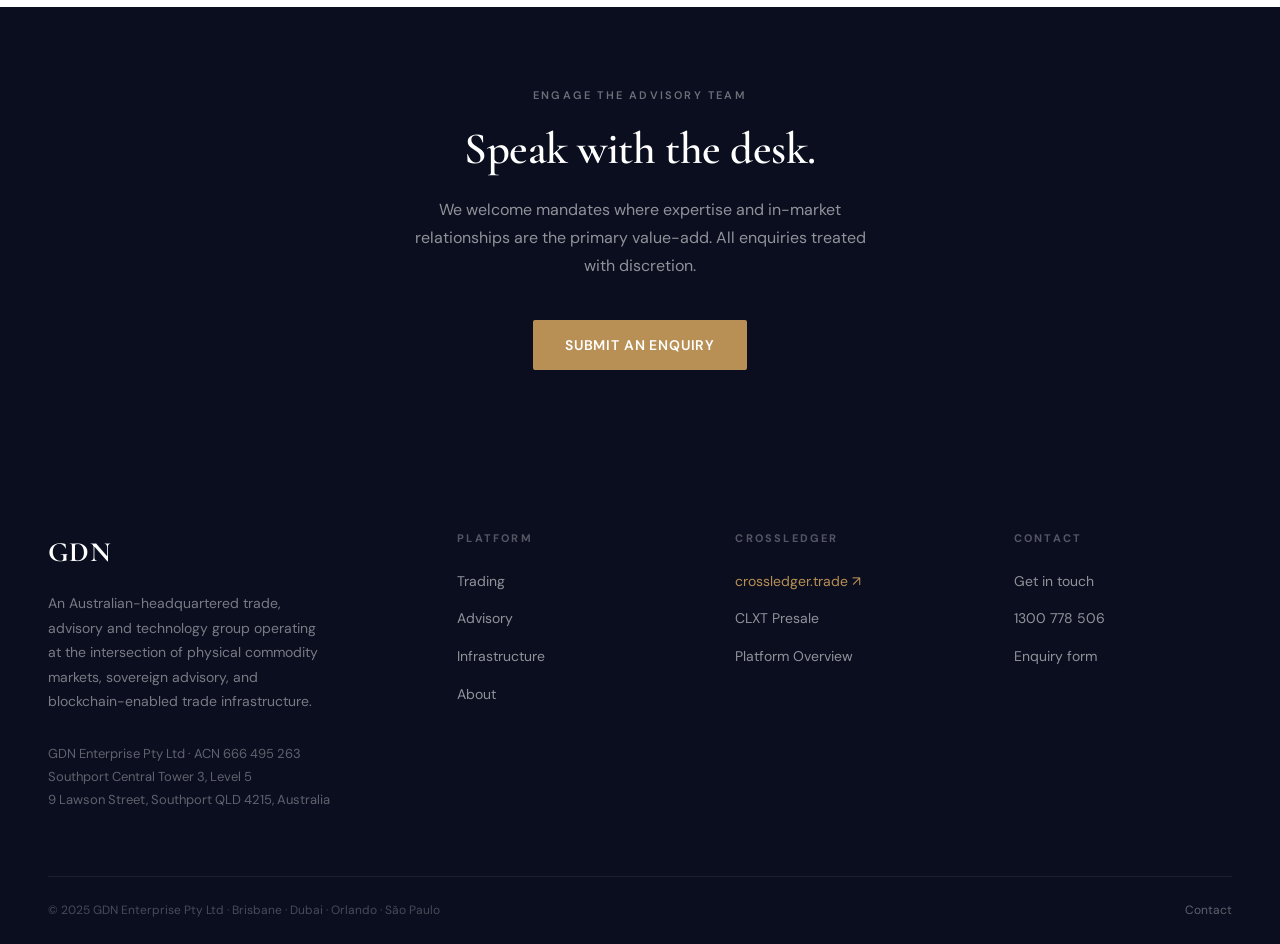
==== commit 23b566e9: "redesign: update advisory.html with new nav, footer, sections" ====
--- a/advisory.html
+++ b/advisory.html
@@ -1,142 +1,203 @@
 <!DOCTYPE html>
 <html lang="en">
 <head>
-<meta charset="UTF-8" />
-<meta name="viewport" content="width=device-width, initial-scale=1.0" />
-<title>Strategic Advisory — GDN Group</title>
-<meta name="description" content="Sovereign-grade advisory for complex markets. Market assessment, investment feasibility, governance and trade corridor development for governments, sovereign wealth vehicles and private capital." />
-<link rel="preconnect" href="https://fonts.googleapis.com" />
-<link rel="preconnect" href="https://fonts.gstatic.com" crossorigin />
-<link href="https://fonts.googleapis.com/css2?family=Inter:wght@400;500&display=swap" rel="stylesheet" />
-<link rel="stylesheet" href="/assets/css/styles.css" />
+  <meta charset="UTF-8" />
+  <meta name="viewport" content="width=device-width, initial-scale=1.0" />
+  <title>Advisory Practice — GDN Group</title>
+  <meta name="description" content="Sovereign-grade market assessment, investment feasibility and governance advisory for governments, wealth vehicles and private capital." />
+  <link rel="preconnect" href="https://fonts.googleapis.com" />
+  <link rel="preconnect" href="https://fonts.gstatic.com" crossorigin />
+  <link href="https://fonts.googleapis.com/css2?family=Cormorant+Garamond:ital,wght@0,400;0,500;0,600;0,700;1,400;1,600&family=DM+Sans:wght@300;400;500;600&display=swap" rel="stylesheet" />
+  <link rel="stylesheet" href="/assets/css/styles.css" />
 </head>
 <body>
 
-<div class="topbar">
-  <div class="container-wide topbar-inner">
-    <div>BRISBANE · DUBAI · ORLANDO · SÃO PAULO</div>
-    <div>EST. 2014 · ACN 666 495 263</div>
+  <!-- Announcement Bar -->
+  <div class="announcement-bar">
+    <div class="announcement-inner">
+      <span class="announcement-dot"></span>
+      <span>GDN Group · CrossLedger Presale Stage 1 Live on Ethereum at US$0.10</span>
+      <a href="https://crossledger.trade">View presale →</a>
+    </div>
   </div>
-</div>
-
-<nav class="site-nav">
-  <div class="container-wide nav-inner">
-    <a class="logo" href="/index.html">
-      <span class="logo-mark">GDN</span>
-      <span class="logo-sub">GLOBAL TRADE GROUP</span>
-    </a>
-    <div class="nav-links">
-      <a href="/trading.html" class="">Trading</a>
-      <a href="/advisory.html" class="active">Advisory</a>
-      <a href="/crossledger.html" class="">Infrastructure</a>
-      <a href="/index.html#about" class="">About</a>
-      <a href="/index.html#contact" class="">Contact</a>
+
+  <!-- Top Bar -->
+  <div class="topbar">
+    <div class="container-wide topbar-inner">
+      <div>BRISBANE · DUBAI · ORLANDO · SÃO PAULO</div>
+      <div>EST. 2014 · ACN 666 495 263</div>
     </div>
   </div>
-</nav>
-
-<section class="page-header">
-  <div class="container-wide">
-    <div class="eyebrow">ADVISORY PRACTICE</div>
-    <h1>Sovereign-grade advisory <em>for complex markets.</em></h1>
-    <p class="hero-lede">GDN's advisory practice delivers institutional-quality market assessments, feasibility studies and governance advisory — for governments, sovereign wealth vehicles and private capital navigating emerging market complexity.</p>
-  </div>
-</section>
-
-<section class="pillars">
-  <div class="container-wide">
-    <div class="section-eyebrow">PRACTICE AREAS</div>
-    <h2>What we deliver.</h2>
-    <div class="pillars-grid">
-      <div class="pillar">
-        <div class="pillar-tag">01 — MARKET ASSESSMENT</div>
-        <div class="pillar-h">Market & demand assessment.</div>
-        <p>Domestic and export demand analysis, pricing studies, competitive benchmarking, and import parity modelling for commodity and infrastructure investments across emerging markets.</p>
-        <div class="cap-tags" style="margin-top: 16px;">
-          <span class="cap-tag">Demand Forecasting</span>
-          <span class="cap-tag">Import Parity Pricing</span>
-          <span class="cap-tag">Competitive Landscape</span>
-        </div>
-      </div>
-      <div class="pillar">
-        <div class="pillar-tag">02 — INVESTMENT FEASIBILITY</div>
-        <div class="pillar-h">Feasibility & assumption review.</div>
-        <p>Independent review of operational and financial model assumptions. Field assessment, site-verified reporting, and sensitivity analysis to stress-test yield, recovery, capital cost and pricing assumptions.</p>
-        <div class="cap-tags" style="margin-top: 16px;">
-          <span class="cap-tag">Financial Modelling</span>
-          <span class="cap-tag">Field Assessment</span>
-          <span class="cap-tag">Sensitivity Analysis</span>
-        </div>
-      </div>
-      <div class="pillar">
-        <div class="pillar-tag">03 — GOVERNANCE & JV</div>
-        <div class="pillar-h">Governance & JV structure advisory.</div>
-        <p>Public-private partnership structuring, performance-gated expansion frameworks, and governance oversight design. Board-level KPI frameworks, audit rights architecture, step-in rights, and separation-of-powers governance for multi-party joint ventures.</p>
-        <div class="cap-tags" style="margin-top: 16px;">
-          <span class="cap-tag">PPP Structuring</span>
-          <span class="cap-tag">JV Governance</span>
-          <span class="cap-tag">KPI Frameworks</span>
-        </div>
-      </div>
-      <div class="pillar">
-        <div class="pillar-tag">04 — MARKET ENTRY</div>
-        <div class="pillar-h">Trade corridor development.</div>
-        <p>Competitive landscape analysis, import parity pricing strategy, domestic demand verification through direct buyer engagement, and regional export market development for commodity producers entering new corridors.</p>
-        <div class="cap-tags" style="margin-top: 16px;">
-          <span class="cap-tag">Market Entry</span>
-          <span class="cap-tag">Buyer Engagement</span>
-          <span class="cap-tag">Export Strategy</span>
-        </div>
-      </div>
-    </div>
-  </div>
-</section>
-
-<section class="process">
-  <div class="container-wide">
-    <div class="section-eyebrow" style="color: #C9B47A;">HOW WE WORK</div>
-    <h2>Our advisory approach.</h2>
-    <p class="process-lede">Every GDN advisory mandate is structured around evidence, independence and institutional standards — designed to be defensible to a board, an investment committee and an external counterparty.</p>
-    <div class="process-grid">
-      <div class="process-step">
-        <div class="process-num">01 — DISCOVERY</div>
-        <h3>Mandate scoping.</h3>
-        <p>Detailed scoping engagement to define the question, the audience for the deliverable, and the constraints. Workplan, timeline and deliverable list confirmed in writing before commencement.</p>
-      </div>
-      <div class="process-step">
-        <div class="process-num">02 — ANALYSIS</div>
-        <h3>Evidence and modelling.</h3>
-        <p>Primary and secondary research, financial modelling, sensitivity analysis and — where appropriate — direct field assessment. Source-attributed inputs throughout. No assumption left unchallenged.</p>
-      </div>
-      <div class="process-step">
-        <div class="process-num">03 — DELIVERY</div>
-        <h3>Recommendation and handover.</h3>
-        <p>Written report and supporting modelling delivered to client standard. Structured walkthrough with the executive sponsor and any relevant counterparty. Follow-on support priced separately by request.</p>
-      </div>
-    </div>
-  </div>
-</section>
-
-<section class="engage-cta">
-  <div class="container-wide">
-    <div class="section-eyebrow">WORK WITH US</div>
-    <h2>Engage GDN's advisory practice.</h2>
-    <p>We work with a select number of mandates at a time to maintain depth and quality. Get in touch to discuss your requirements.</p>
-    <div class="cta-row">
-      <a class="btn-primary dark" href="/index.html#contact">Start the conversation</a>
-    </div>
-  </div>
-</section>
-
-<footer>
-  <div class="container-wide footer-inner">
-    <div>GDN Enterprise Pty Ltd · Southport Central Tower 3, Level 5, Lawson Street, Southport QLD 4215</div>
-    <div class="footer-links">
-      <a href="/index.html#contact">Contact</a>
-      <a href="/index.html">Home</a>
-    </div>
-  </div>
-</footer>
-
+
+  <!-- Navigation -->
+  <nav class="site-nav">
+    <div class="container-wide nav-inner">
+      <a class="logo" href="/index.html">
+        <span class="logo-mark">GDN</span>
+        <span class="logo-sub">GLOBAL TRADE GROUP</span>
+      </a>
+      <div class="nav-links">
+        <a href="/trading.html">Trading</a>
+        <a href="/advisory.html" class="active">Advisory</a>
+        <a href="/crossledger.html">Infrastructure</a>
+        <a href="/index.html#about">About</a>
+        <a href="/index.html#contact">Contact</a>
+        <a href="https://crossledger.trade" class="nav-cta">CrossLedger →</a>
+      </div>
+    </div>
+  </nav>
+
+  <!-- Page Hero -->
+  <section class="page-hero">
+    <div class="container-wide">
+      <div class="eyebrow">SOVEREIGN ADVISORY</div>
+      <h1>Clarity for capital. <em>Guidance for markets.</em></h1>
+      <p class="lede">Sovereign-grade market assessment, investment feasibility and governance advisory for governments, sovereign wealth vehicles and private capital across emerging markets.</p>
+    </div>
+  </section>
+
+  <!-- Services -->
+  <section class="services-list">
+    <div class="container-wide">
+      <div class="section-eyebrow">ADVISORY SERVICES</div>
+      <h2>What we do.</h2>
+      <div class="services-grid">
+        <div class="service-item">
+          <div class="service-num">01</div>
+          <h3>Market Assessment</h3>
+          <p>Comprehensive market-entry assessment and commodity flow analysis for sovereign and institutional clients entering new trade corridors. Covering regulatory frameworks, counterparty landscape, pricing dynamics, and infrastructure constraints.</p>
+        </div>
+        <div class="service-item">
+          <div class="service-num">02</div>
+          <h3>Investment Feasibility</h3>
+          <p>End-to-end investment feasibility studies for commodity infrastructure, agricultural development, and energy projects in emerging market jurisdictions. Financial modelling, risk assessment, and capital structuring recommendations.</p>
+        </div>
+        <div class="service-item">
+          <div class="service-num">03</div>
+          <h3>Governance Advisory</h3>
+          <p>Regulatory and governance advisory for governments establishing commodity trade frameworks, sovereign wealth fund mandates, and national development programmes. Includes trade policy design and institutional capacity building.</p>
+        </div>
+        <div class="service-item">
+          <div class="service-num">04</div>
+          <h3>Trade Structure Design</h3>
+          <p>Design and optimisation of trade structures for cross-border commodity transactions, including payment instrument selection, documentation frameworks, and settlement architecture for sovereign and institutional buyers.</p>
+        </div>
+      </div>
+    </div>
+  </section>
+
+  <!-- Who We Serve -->
+  <section class="corridors">
+    <div class="container-wide">
+      <div class="section-eyebrow">WHO WE SERVE</div>
+      <h2>Our client base.</h2>
+      <p>GDN Group's advisory practice serves a focused set of client types across emerging and frontier markets, where institutional knowledge and in-market relationships are the primary differentiator.</p>
+      <div class="corridors-grid">
+        <div class="corridor-card">
+          <div class="corridor-route">SOVEREIGN</div>
+          <h3>Governments &amp; Ministries</h3>
+          <p>National governments, ministries of trade, finance and agriculture seeking commodity market expertise, trade framework design, and sovereign advisory on international transactions.</p>
+        </div>
+        <div class="corridor-card">
+          <div class="corridor-route">INSTITUTIONAL</div>
+          <h3>Sovereign Wealth Vehicles</h3>
+          <p>State investment funds, commodity stabilisation funds, and national development banks requiring market intelligence, investment feasibility, and commodity exposure advisory.</p>
+        </div>
+        <div class="corridor-card">
+          <div class="corridor-route">PRIVATE CAPITAL</div>
+          <h3>Private Capital &amp; Corporates</h3>
+          <p>Private equity, family offices and corporations seeking to establish or expand commodity trading operations across Asia-Pacific, Middle East and Latin American corridors.</p>
+        </div>
+      </div>
+    </div>
+  </section>
+
+  <!-- Mandate Examples -->
+  <section class="services-list" style="background:var(--white);">
+    <div class="container-wide">
+      <div class="section-eyebrow">MANDATE TYPES</div>
+      <h2>Representative engagement areas.</h2>
+      <div class="services-grid">
+        <div class="service-item">
+          <div class="service-num">—</div>
+          <h3>Sugar Industry Revitalisation</h3>
+          <p>Advisory support for sovereign clients seeking to modernise national sugar industries — from cane field to refinery to export. Includes infrastructure assessment, trade structure design, and offtake arrangement advisory.</p>
+        </div>
+        <div class="service-item">
+          <div class="service-num">—</div>
+          <h3>Agricultural Infrastructure</h3>
+          <p>Feasibility and investment advisory for agricultural infrastructure projects including grain storage, port logistics, processing facilities, and irrigation systems in emerging market jurisdictions.</p>
+        </div>
+        <div class="service-item">
+          <div class="service-num">—</div>
+          <h3>Petroleum Trade Framework</h3>
+          <p>Design of government petroleum procurement frameworks, including supplier vetting criteria, contract structures, payment terms, and inspection protocols for national fuel supply programmes.</p>
+        </div>
+        <div class="service-item">
+          <div class="service-num">—</div>
+          <h3>Trade Finance Architecture</h3>
+          <p>Advisory on trade finance structures for sovereign and institutional importers — letter of credit design, SBLC frameworks, and emerging blockchain-based alternatives through CrossLedger integration.</p>
+        </div>
+      </div>
+    </div>
+  </section>
+
+  <!-- CTA -->
+  <section class="recent" style="padding:80px 0;">
+    <div class="container-wide" style="text-align:center;">
+      <div class="section-eyebrow" style="color:rgba(255,255,255,0.4);">ENGAGE THE ADVISORY TEAM</div>
+      <h2 style="color:var(--white);margin-bottom:20px;">Speak with the desk.</h2>
+      <p style="font-size:16px;color:rgba(255,255,255,0.55);max-width:480px;margin:0 auto 40px;line-height:1.75;">We welcome mandates where expertise and in-market relationships are the primary value-add. All enquiries treated with discretion.</p>
+      <a class="btn-primary" href="/index.html#contact">Submit an enquiry</a>
+    </div>
+  </section>
+
+  <!-- Footer -->
+  <footer>
+    <div class="container-wide">
+      <div class="footer-grid">
+        <div class="footer-brand">
+          <div class="footer-logo">GDN</div>
+          <p>An Australian-headquartered trade, advisory and technology group operating at the intersection of physical commodity markets, sovereign advisory, and blockchain-enabled trade infrastructure.</p>
+          <div class="footer-address">
+            GDN Enterprise Pty Ltd · ACN 666 495 263<br />
+            Southport Central Tower 3, Level 5<br />
+            9 Lawson Street, Southport QLD 4215, Australia
+          </div>
+        </div>
+        <div class="footer-col">
+          <h4>PLATFORM</h4>
+          <ul>
+            <li><a href="/trading.html">Trading</a></li>
+            <li><a href="/advisory.html">Advisory</a></li>
+            <li><a href="/crossledger.html">Infrastructure</a></li>
+            <li><a href="/index.html#about">About</a></li>
+          </ul>
+        </div>
+        <div class="footer-col">
+          <h4>CROSSLEDGER</h4>
+          <ul>
+            <li><a href="https://crossledger.trade" class="gold-link">crossledger.trade ↗</a></li>
+            <li><a href="https://crossledger.trade">CLXT Presale</a></li>
+            <li><a href="https://crossledger.trade">Platform Overview</a></li>
+          </ul>
+        </div>
+        <div class="footer-col">
+          <h4>CONTACT</h4>
+          <ul>
+            <li><a href="/index.html#contact">Get in touch</a></li>
+            <li><a href="tel:1300778506">1300 778 506</a></li>
+            <li><a href="/index.html#contact">Enquiry form</a></li>
+          </ul>
+        </div>
+      </div>
+      <div class="footer-bottom">
+        <div>© 2025 GDN Enterprise Pty Ltd · Brisbane · Dubai · Orlando · São Paulo</div>
+        <div><a href="/index.html#contact">Contact</a></div>
+      </div>
+    </div>
+  </footer>
+
+  <script src="/js/main.js" defer></script>
 </body>
 </html>
--- a/assets/css/styles.css
+++ b/assets/css/styles.css
@@ -1,53 +1,169 @@
-/* GDN Group — Shared design system */
+/* GDN Group — Design System v2 (CrossLedger-inspired) */
+/* Fonts: Cormorant Garamond (headings) + DM Sans (body) */
+@import url('https://fonts.googleapis.com/css2?family=Cormorant+Garamond:ital,wght@0,400;0,500;0,600;0,700;1,400;1,600&family=DM+Sans:wght@300;400;500;600&display=swap');
+
 *, *::before, *::after { box-sizing: border-box; }
 html, body { margin: 0; padding: 0; }
+
+/* ---- Design Tokens ---- */
+:root {
+  --navy: #0A0E1F;
+  --navy-mid: #0F1628;
+  --navy-light: #1a2240;
+  --cream: #F2EDE4;
+  --cream-dark: #E8E0D4;
+  --gold: #B89055;
+  --gold-light: #C9A96E;
+  --gold-pale: #D4B483;
+  --white: #FFFFFF;
+  --text-dark: #1A1A2E;
+  --text-mid: #4A4A5A;
+  --text-light: #7A7A8A;
+  --border-light: rgba(255,255,255,0.08);
+  --border-cream: rgba(184,144,85,0.25);
+}
+
 body {
-  font-family: 'Inter', -apple-system, BlinkMacSystemFont, sans-serif;
-  color: #2A2520;
-  background: #FFFFFF;
+  font-family: 'DM Sans', -apple-system, BlinkMacSystemFont, sans-serif;
+  color: var(--text-dark);
+  background: var(--white);
   -webkit-font-smoothing: antialiased;
   -moz-osx-font-smoothing: grayscale;
   line-height: 1.6;
-  font-size: 15px;
+  font-size: 16px;
 }
 a { color: inherit; text-decoration: none; }
-
-/* ---------- Layout ---------- */
-.container { max-width: 1280px; margin: 0 auto; padding: 0 56px; }
-.container-wide { max-width: 1400px; margin: 0 auto; padding: 0 56px; }
-
-/* ---------- Top utility bar ---------- */
+img { display: block; max-width: 100%; }
+
+/* ---- Layout ---- */
+.container-wide { max-width: 1280px; margin: 0 auto; padding: 0 48px; }
+@media (max-width: 768px) { .container-wide { padding: 0 24px; } }
+
+/* ---- Announcement Bar ---- */
+.announcement-bar {
+  background: var(--gold);
+  color: var(--navy);
+  font-size: 13px;
+  font-weight: 500;
+  letter-spacing: 0.02em;
+  padding: 10px 0;
+  text-align: center;
+  position: relative;
+}
+.announcement-bar a {
+  color: var(--navy);
+  font-weight: 600;
+  border-bottom: 1px solid var(--navy);
+}
+.announcement-inner {
+  display: flex;
+  align-items: center;
+  justify-content: center;
+  gap: 24px;
+  padding: 0 48px;
+}
+.announcement-dot {
+  width: 7px; height: 7px;
+  background: var(--navy);
+  border-radius: 50%;
+  flex-shrink: 0;
+  animation: pulse 2s ease-in-out infinite;
+}
+@keyframes pulse {
+  0%, 100% { opacity: 1; transform: scale(1); }
+  50% { opacity: 0.5; transform: scale(0.85); }
+}
+
+/* ---- Top Bar ---- */
 .topbar {
-  background: #0E2A47;
-  color: #C9B47A;
+  background: var(--navy);
+  color: rgba(255,255,255,0.5);
   font-size: 11px;
-  letter-spacing: 0.1em;
-  padding: 10px 0;
-}
-.topbar-inner { display: flex; justify-content: space-between; align-items: center; }
-
-/* ---------- Nav ---------- */
+  font-weight: 500;
+  letter-spacing: 0.12em;
+  padding: 9px 0;
+}
+.topbar-inner {
+  display: flex;
+  justify-content: space-between;
+  align-items: center;
+}
+
+/* ---- Nav ---- */
 nav.site-nav {
-  background: #FFFFFF;
-  padding: 24px 0;
-  border-bottom: 0.5px solid #EAE3D2;
+  background: var(--white);
+  padding: 0;
+  position: sticky;
+  top: 0;
+  z-index: 100;
+  border-bottom: 1px solid #EAEAEA;
+  box-shadow: 0 1px 12px rgba(0,0,0,0.06);
+}
+.nav-inner {
+  display: flex;
+  align-items: center;
+  justify-content: space-between;
+  height: 72px;
+}
+.logo {
+  display: flex;
+  align-items: baseline;
+  gap: 10px;
+  text-decoration: none;
+}
+.logo-mark {
+  font-family: 'Cormorant Garamond', Georgia, serif;
+  font-size: 26px;
+  font-weight: 700;
+  color: var(--navy);
+  letter-spacing: 0.04em;
+}
+.logo-sub {
+  font-size: 10px;
+  font-weight: 500;
+  color: var(--text-light);
+  letter-spacing: 0.15em;
+  text-transform: uppercase;
+}
+.nav-links {
+  display: flex;
+  align-items: center;
+  gap: 36px;
+}
+.nav-links a {
+  font-size: 14px;
+  font-weight: 500;
+  color: var(--text-mid);
+  letter-spacing: 0.01em;
+  transition: color 0.2s;
   position: relative;
-  z-index: 10;
-}
-.nav-inner { display: flex; justify-content: space-between; align-items: center; }
-.logo { display: flex; align-items: baseline; gap: 14px; }
-.logo-mark { font-size: 18px; font-weight: 500; color: #0E2A47; letter-spacing: 0.04em; }
-.logo-sub { font-size: 11px; color: #8B8068; letter-spacing: 0.12em; }
-.nav-links { display: flex; gap: 36px; font-size: 13px; color: #2A2520; }
-.nav-links a { padding-bottom: 3px; transition: color 0.15s, border-bottom-color 0.15s; }
-.nav-links a:hover, .nav-links a.active { border-bottom: 1px solid #B89055; color: #0E2A47; }
-
-/* ---------- Hero (image-led) ---------- */
+}
+.nav-links a:hover { color: var(--navy); }
+.nav-links a.active { color: var(--navy); }
+.nav-cta {
+  background: var(--gold) !important;
+  color: var(--white) !important;
+  padding: 10px 22px !important;
+  border-radius: 2px;
+  font-weight: 600 !important;
+  font-size: 13px !important;
+  letter-spacing: 0.04em !important;
+  transition: background 0.2s, transform 0.15s !important;
+  white-space: nowrap;
+}
+.nav-cta:hover {
+  background: var(--gold-light) !important;
+  transform: translateY(-1px);
+}
+
+/* ---- Hero ---- */
 .hero {
   position: relative;
-  height: 620px;
+  background: var(--navy);
+  min-height: 88vh;
+  display: flex;
+  align-items: center;
   overflow: hidden;
-  background: #0E2A47;
 }
 .hero-img {
   position: absolute;
@@ -55,424 +171,765 @@
   width: 100%;
   height: 100%;
   object-fit: cover;
+  object-position: center;
+  opacity: 0.22;
 }
 .hero-overlay {
   position: absolute;
   inset: 0;
-  background: linear-gradient(95deg, rgba(14,42,71,0.92) 0%, rgba(14,42,71,0.7) 38%, rgba(14,42,71,0.15) 75%);
+  background: linear-gradient(135deg, rgba(10,14,31,0.98) 0%, rgba(10,14,31,0.7) 55%, rgba(10,14,31,0.45) 100%);
 }
 .hero-content {
   position: relative;
-  height: 100%;
+  z-index: 2;
+  max-width: 740px;
+  padding: 120px 0 100px;
+}
+.eyebrow {
+  font-size: 11px;
+  font-weight: 600;
+  letter-spacing: 0.2em;
+  color: var(--gold);
+  text-transform: uppercase;
+  margin-bottom: 28px;
+}
+.hero-text h1 {
+  font-family: 'Cormorant Garamond', Georgia, serif;
+  font-size: clamp(52px, 6.5vw, 90px);
+  font-weight: 600;
+  color: var(--white);
+  line-height: 1.05;
+  margin: 0 0 28px;
+  letter-spacing: -0.01em;
+}
+.hero-lede {
+  font-size: 17px;
+  color: rgba(255,255,255,0.65);
+  line-height: 1.75;
+  max-width: 560px;
+  margin: 0 0 44px;
+  font-weight: 300;
+}
+.cta-row {
   display: flex;
-  flex-direction: column;
-  justify-content: space-between;
-  padding: 72px 0 80px;
-}
-.eyebrow { font-size: 11px; letter-spacing: 0.24em; color: #C9B47A; }
-.hero-text { max-width: 600px; }
-
-h1 {
-  font-size: 60px;
-  font-weight: 500;
-  line-height: 1.04;
-  letter-spacing: -0.02em;
-  margin: 0 0 24px;
-  color: #FFFFFF;
-}
-.hero-lede {
-  font-size: 16px;
-  line-height: 1.6;
-  color: #E8DFC8;
-  margin: 0 0 40px;
-  max-width: 480px;
-}
-
-/* ---------- Hero (page header, no image) ---------- */
-.page-header {
-  background: #0E2A47;
-  color: #FFFFFF;
-  padding: 80px 0 88px;
-}
-.page-header .eyebrow { display: block; margin-bottom: 24px; }
-.page-header h1 {
-  font-size: 56px;
-  max-width: 760px;
-  color: #FFFFFF;
-}
-.page-header .hero-lede {
-  color: #C9B47A;
-  font-size: 17px;
-  max-width: 600px;
-  margin: 24px 0 0;
-}
-.page-header h1 em {
-  font-style: normal;
-  color: #C9B47A;
-}
-
-/* ---------- Buttons ---------- */
-.cta-row { display: flex; gap: 20px; align-items: center; flex-wrap: wrap; }
+  align-items: center;
+  gap: 28px;
+  flex-wrap: wrap;
+}
 .btn-primary {
   display: inline-block;
+  background: var(--gold);
+  color: var(--white);
+  padding: 14px 32px;
+  font-size: 14px;
+  font-weight: 600;
+  letter-spacing: 0.06em;
+  text-transform: uppercase;
+  border-radius: 2px;
+  transition: background 0.2s, transform 0.15s;
+}
+.btn-primary:hover { background: var(--gold-light); transform: translateY(-2px); }
+.btn-primary.gold { background: var(--gold); }
+.btn-text {
+  font-size: 14px;
+  color: rgba(255,255,255,0.7);
+  border-bottom: 1px solid rgba(255,255,255,0.3);
+  padding-bottom: 2px;
+  transition: color 0.2s, border-color 0.2s;
+  font-weight: 500;
+}
+.btn-text:hover { color: var(--white); border-color: var(--white); }
+
+/* ---- Stats ---- */
+.stats {
+  background: var(--cream);
+  padding: 56px 0;
+  border-bottom: 1px solid var(--cream-dark);
+}
+.stats-grid {
+  display: grid;
+  grid-template-columns: repeat(4, 1fr);
+  gap: 0;
+  divide: 1px solid var(--cream-dark);
+}
+.stats-grid > div {
+  padding: 24px 32px;
+  border-right: 1px solid var(--cream-dark);
+  text-align: center;
+}
+.stats-grid > div:last-child { border-right: none; }
+.stat-num {
+  font-family: 'Cormorant Garamond', Georgia, serif;
+  font-size: 52px;
+  font-weight: 700;
+  color: var(--navy);
+  line-height: 1;
+  margin-bottom: 8px;
+}
+.stat-label {
+  font-size: 12px;
+  font-weight: 500;
+  letter-spacing: 0.1em;
+  text-transform: uppercase;
+  color: var(--text-light);
+}
+
+/* ---- Section Utilities ---- */
+.section-eyebrow {
+  font-size: 11px;
+  font-weight: 600;
+  letter-spacing: 0.2em;
+  text-transform: uppercase;
+  color: var(--gold);
+  margin-bottom: 20px;
+}
+section h2 {
+  font-family: 'Cormorant Garamond', Georgia, serif;
+  font-size: clamp(32px, 3.5vw, 52px);
+  font-weight: 600;
+  color: var(--navy);
+  line-height: 1.15;
+  margin: 0 0 48px;
+  letter-spacing: -0.01em;
+}
+section h3 {
+  font-family: 'Cormorant Garamond', Georgia, serif;
+  font-size: 22px;
+  font-weight: 600;
+  color: var(--navy);
+  margin: 0 0 12px;
+}
+
+/* ---- Pillars ---- */
+.pillars {
+  padding: 100px 0;
+  background: var(--white);
+}
+.pillars-grid {
+  display: grid;
+  grid-template-columns: repeat(3, 1fr);
+  gap: 2px;
+  margin-top: 0;
+}
+.pillar {
+  padding: 44px 36px;
+  background: var(--cream);
+  border-left: 3px solid transparent;
+  transition: border-color 0.3s, background 0.3s;
+}
+.pillar:hover { background: var(--cream-dark); border-color: var(--gold); }
+.pillar-tag {
+  font-size: 10px;
+  font-weight: 700;
+  letter-spacing: 0.2em;
+  text-transform: uppercase;
+  color: var(--gold);
+  margin-bottom: 16px;
+}
+.pillar-h {
+  font-family: 'Cormorant Garamond', Georgia, serif;
+  font-size: 22px;
+  font-weight: 600;
+  color: var(--navy);
+  margin-bottom: 16px;
+  line-height: 1.3;
+}
+.pillar p {
+  font-size: 15px;
+  color: var(--text-mid);
+  line-height: 1.7;
+  margin: 0 0 24px;
+}
+.pillar-link {
   font-size: 13px;
-  color: #0E2A47;
-  background: #FFFFFF;
-  padding: 14px 26px;
-  font-weight: 500;
-  letter-spacing: 0.02em;
-  transition: background 0.2s, color 0.2s;
-  border: 1px solid #FFFFFF;
-}
-.btn-primary:hover { background: #C9B47A; border-color: #C9B47A; }
-.btn-primary.gold { background: #C9B47A; border-color: #C9B47A; color: #0E2A47; }
-.btn-primary.gold:hover { background: #FFFFFF; border-color: #FFFFFF; }
-.btn-primary.dark { background: #0E2A47; color: #FFFFFF; border-color: #0E2A47; }
-.btn-primary.dark:hover { background: #C9B47A; border-color: #C9B47A; color: #0E2A47; }
-.btn-text {
-  display: inline-block;
-  font-size: 13px;
-  color: #FFFFFF;
-  padding: 13px 4px;
-  border-bottom: 1px solid #C9B47A;
-  letter-spacing: 0.02em;
-  transition: color 0.2s;
-}
-.btn-text:hover { color: #C9B47A; }
-.btn-text.dark { color: #0E2A47; }
-.btn-text.dark:hover { color: #B89055; }
-
-/* ---------- Section helpers ---------- */
-section { padding: 88px 0; }
-.section-eyebrow { font-size: 11px; letter-spacing: 0.22em; color: #B89055; margin-bottom: 22px; }
-h2 {
-  font-size: 38px;
-  font-weight: 500;
-  line-height: 1.16;
-  letter-spacing: -0.018em;
-  color: #0E2A47;
+  font-weight: 600;
+  color: var(--gold);
+  letter-spacing: 0.04em;
+  border-bottom: 1px solid transparent;
+  padding-bottom: 2px;
+  transition: border-color 0.2s;
+}
+.pillar-link:hover { border-color: var(--gold); }
+
+/* ---- Products ---- */
+.products {
+  padding: 100px 0;
+  background: var(--navy);
+}
+.products .section-eyebrow { color: var(--gold-pale); }
+.products h2 { color: var(--white); }
+.products-grid {
+  display: grid;
+  grid-template-columns: repeat(3, 1fr);
+  gap: 2px;
+}
+.product-card {
+  display: block;
+  padding: 40px 32px;
+  background: rgba(255,255,255,0.04);
+  border: 1px solid var(--border-light);
+  transition: background 0.3s, border-color 0.3s;
+  cursor: pointer;
+}
+.product-card:hover {
+  background: rgba(255,255,255,0.08);
+  border-color: rgba(184,144,85,0.4);
+}
+.product-tag {
+  font-size: 10px;
+  font-weight: 700;
+  letter-spacing: 0.2em;
+  text-transform: uppercase;
+  color: var(--gold);
+  margin-bottom: 14px;
+}
+.product-card h3 {
+  color: var(--white);
+  font-size: 20px;
+  margin-bottom: 10px;
+}
+.product-card p {
+  font-size: 14px;
+  color: rgba(255,255,255,0.5);
+  line-height: 1.65;
   margin: 0;
 }
-h3 {
-  font-size: 22px;
-  font-weight: 500;
-  color: #0E2A47;
-  letter-spacing: -0.012em;
-  margin: 0;
-  line-height: 1.25;
-}
-
-/* ---------- Stats ---------- */
-.stats {
-  background: #FFFFFF;
-  padding: 56px 0;
-  border-bottom: 0.5px solid #EAE3D2;
-}
-.stats-grid { display: grid; grid-template-columns: repeat(4, 1fr); gap: 32px; }
-.stat-num { font-size: 48px; font-weight: 500; color: #0E2A47; letter-spacing: -0.02em; line-height: 1; }
-.stat-label { font-size: 12px; color: #6E6754; letter-spacing: 0.06em; margin-top: 14px; }
-
-/* ---------- Pillars ---------- */
-.pillars { background: #F8F4EB; border-bottom: 0.5px solid #EAE3D2; }
-.pillars h2 { max-width: 640px; margin-bottom: 56px; }
-.pillars-grid { display: grid; grid-template-columns: repeat(3, 1fr); gap: 36px; }
-.pillar { border-top: 1px solid #B89055; padding-top: 24px; }
-.pillar-tag { font-size: 12px; letter-spacing: 0.16em; color: #B89055; margin-bottom: 14px; }
-.pillar-h { font-size: 20px; font-weight: 500; color: #0E2A47; line-height: 1.3; margin-bottom: 14px; }
-.pillar p { font-size: 14px; color: #2A2520; line-height: 1.7; margin: 0 0 18px; }
-.pillar-link { font-size: 13px; color: #0E2A47; padding-bottom: 2px; border-bottom: 1px solid #B89055; }
-.pillar-link:hover { color: #B89055; }
-
-/* ---------- Featured editorial ---------- */
-.featured { background: #FFFFFF; border-bottom: 0.5px solid #EAE3D2; }
-.featured-grid {
-  display: grid;
-  grid-template-columns: 1fr 1.05fr;
-  gap: 56px;
+
+/* ---- CrossLedger Band ---- */
+.crossledger-band {
+  padding: 100px 0;
+  background: var(--cream);
+}
+.cl-grid {
+  display: grid;
+  grid-template-columns: 1fr 1fr;
+  gap: 80px;
   align-items: center;
 }
-.featured-img { width: 100%; height: 480px; object-fit: cover; display: block; }
-.featured h2 { margin-bottom: 24px; }
-.featured p { font-size: 15px; line-height: 1.7; color: #2A2520; margin: 0 0 32px; max-width: 480px; }
-.featured-meta { display: flex; gap: 28px; align-items: center; flex-wrap: wrap; }
-.featured-link { font-size: 13px; color: #0E2A47; padding-bottom: 3px; border-bottom: 1px solid #B89055; }
-.featured-date { font-size: 12px; color: #8B8068; }
-
-/* ---------- CrossLedger dark band ---------- */
-.crossledger-band { background: #0E2A47; color: #FFFFFF; }
-.cl-grid { display: grid; grid-template-columns: 1.1fr 1fr; gap: 56px; align-items: center; }
-.cl-eyebrow { font-size: 11px; letter-spacing: 0.24em; color: #C9B47A; margin-bottom: 24px; }
-.crossledger-band h2 { color: #FFFFFF; max-width: 480px; margin-bottom: 24px; }
-.cl-lede { font-size: 15px; line-height: 1.7; color: #C9B47A; margin: 0 0 36px; max-width: 480px; }
-.cl-card { border: 0.5px solid #2A4566; padding: 36px; background: #0A2038; }
+.cl-eyebrow {
+  font-size: 11px;
+  font-weight: 600;
+  letter-spacing: 0.2em;
+  text-transform: uppercase;
+  color: var(--gold);
+  margin-bottom: 20px;
+}
+.cl-lede {
+  font-size: 16px;
+  color: var(--text-mid);
+  line-height: 1.75;
+  margin: 0 0 40px;
+}
+.cl-card {
+  background: var(--navy);
+  padding: 44px 40px;
+  border-radius: 4px;
+  box-shadow: 0 24px 60px rgba(10,14,31,0.18);
+}
 .cl-card-head {
   display: flex;
+  align-items: center;
   justify-content: space-between;
-  align-items: baseline;
-  margin-bottom: 26px;
-  padding-bottom: 20px;
-  border-bottom: 0.5px solid #2A4566;
-}
-.cl-symbol { font-size: 14px; font-weight: 500; color: #FFFFFF; letter-spacing: 0.08em; }
-.cl-network { font-size: 11px; color: #8FA0B5; letter-spacing: 0.08em; }
-.cl-grid-stats { display: grid; grid-template-columns: 1fr 1fr; gap: 24px 20px; margin-bottom: 28px; }
-.cl-stat-label { font-size: 11px; color: #8FA0B5; letter-spacing: 0.08em; margin-bottom: 8px; }
-.cl-stat-num { font-size: 24px; color: #FFFFFF; font-weight: 500; }
-.cl-stat-num.gold { color: #C9B47A; }
-.cl-progress { height: 4px; background: #2A4566; position: relative; margin-bottom: 8px; }
-.cl-progress-fill { position: absolute; left: 0; top: 0; height: 100%; width: 33%; background: #C9B47A; }
-.cl-progress-label { font-size: 11px; color: #8FA0B5; letter-spacing: 0.06em; }
-
-/* ---------- Products grid (homepage) ---------- */
-.products { background: #F8F4EB; border-bottom: 0.5px solid #EAE3D2; }
-.products h2 { margin-bottom: 56px; max-width: 640px; }
-.products-grid { display: grid; grid-template-columns: repeat(3, 1fr); gap: 32px; }
-.product-card { background: #FFFFFF; padding: 32px; border: 0.5px solid #EAE3D2; transition: border-color 0.2s; }
-.product-card:hover { border-color: #B89055; }
-.product-tag { font-size: 11px; color: #B89055; letter-spacing: 0.16em; margin-bottom: 14px; }
-.product-card h3 { font-size: 20px; margin-bottom: 14px; }
-.product-card p { font-size: 13px; color: #2A2520; line-height: 1.65; margin: 0; }
-
-/* ---------- Team ---------- */
-.team { background: #FFFFFF; border-bottom: 0.5px solid #EAE3D2; }
-.team h2 { max-width: 640px; margin-bottom: 56px; }
-.team-grid { display: grid; grid-template-columns: repeat(2, 1fr); gap: 48px; }
-.team-card { display: flex; flex-direction: column; }
-.team-meta { font-size: 11px; color: #B89055; letter-spacing: 0.16em; margin-bottom: 16px; padding-top: 20px; border-top: 1px solid #B89055; }
-.team-card h3 { margin-bottom: 16px; }
-.team-card p { font-size: 14px; color: #2A2520; line-height: 1.7; margin: 0 0 16px; }
-.team-tags { display: flex; gap: 16px; flex-wrap: wrap; font-size: 12px; color: #8B8068; }
-
-/* ---------- Recent news ---------- */
-.recent { background: #F8F4EB; border-bottom: 0.5px solid #EAE3D2; padding: 80px 0; }
-.recent-grid { display: grid; grid-template-columns: repeat(3, 1fr); gap: 36px; }
-.news-item { display: block; }
-.news-meta { font-size: 11px; color: #8B8068; letter-spacing: 0.1em; margin-bottom: 14px; }
-.news-title { font-size: 17px; font-weight: 500; color: #0E2A47; line-height: 1.35; transition: color 0.2s; }
-.news-item:hover .news-title { color: #B89055; }
-
-/* ---------- Contact ---------- */
-.contact { background: #FFFFFF; border-bottom: 0.5px solid #EAE3D2; }
-.contact-grid { display: grid; grid-template-columns: 1fr 1.4fr; gap: 64px; }
-.contact h2 { margin-bottom: 24px; }
-.contact-info p { font-size: 14px; color: #2A2520; line-height: 1.75; margin: 0 0 28px; }
-.contact-info dt { font-size: 11px; color: #B89055; letter-spacing: 0.14em; margin-bottom: 6px; }
-.contact-info dd { margin: 0 0 22px; font-size: 14px; color: #2A2520; line-height: 1.55; }
-.contact-form { display: grid; grid-template-columns: 1fr 1fr; gap: 18px; }
+  margin-bottom: 36px;
+  padding-bottom: 24px;
+  border-bottom: 1px solid var(--border-light);
+}
+.cl-symbol {
+  font-family: 'Cormorant Garamond', Georgia, serif;
+  font-size: 28px;
+  font-weight: 700;
+  color: var(--gold);
+  letter-spacing: 0.06em;
+}
+.cl-network {
+  font-size: 10px;
+  font-weight: 600;
+  letter-spacing: 0.15em;
+  color: rgba(255,255,255,0.4);
+}
+.cl-grid-stats {
+  display: grid;
+  grid-template-columns: 1fr 1fr;
+  gap: 24px 32px;
+  margin-bottom: 32px;
+}
+.cl-stat-label {
+  font-size: 10px;
+  font-weight: 600;
+  letter-spacing: 0.15em;
+  text-transform: uppercase;
+  color: rgba(255,255,255,0.4);
+  margin-bottom: 6px;
+}
+.cl-stat-num {
+  font-family: 'Cormorant Garamond', Georgia, serif;
+  font-size: 28px;
+  font-weight: 700;
+  color: var(--white);
+  line-height: 1;
+}
+.cl-stat-num.gold { color: var(--gold); }
+.cl-progress {
+  height: 4px;
+  background: rgba(255,255,255,0.1);
+  border-radius: 2px;
+  margin-bottom: 10px;
+  overflow: hidden;
+}
+.cl-progress-fill {
+  height: 100%;
+  width: 33%;
+  background: var(--gold);
+  border-radius: 2px;
+}
+.cl-progress-label {
+  font-size: 11px;
+  font-weight: 600;
+  letter-spacing: 0.12em;
+  color: rgba(255,255,255,0.4);
+}
+
+/* ---- Team ---- */
+.team {
+  padding: 100px 0;
+  background: var(--white);
+}
+.team > .container-wide > p {
+  font-size: 16px;
+  color: var(--text-mid);
+  line-height: 1.8;
+  max-width: 640px;
+  margin: 0 0 64px;
+}
+.team-grid {
+  display: grid;
+  grid-template-columns: repeat(2, 1fr);
+  gap: 2px;
+}
+.team-card {
+  padding: 48px 40px;
+  background: var(--cream);
+  transition: background 0.3s;
+}
+.team-card:hover { background: var(--cream-dark); }
+.team-meta {
+  font-size: 10px;
+  font-weight: 700;
+  letter-spacing: 0.18em;
+  text-transform: uppercase;
+  color: var(--gold);
+  margin-bottom: 16px;
+}
+.team-card h3 {
+  font-size: 26px;
+  margin-bottom: 16px;
+  color: var(--navy);
+}
+.team-card p {
+  font-size: 15px;
+  color: var(--text-mid);
+  line-height: 1.75;
+  margin: 0 0 24px;
+}
+.team-tags {
+  display: flex;
+  flex-wrap: wrap;
+  gap: 8px;
+}
+.team-tags span {
+  font-size: 11px;
+  font-weight: 600;
+  letter-spacing: 0.08em;
+  text-transform: uppercase;
+  color: var(--navy);
+  background: var(--cream-dark);
+  border: 1px solid var(--cream-dark);
+  padding: 5px 12px;
+  border-radius: 2px;
+}
+.team-card:hover .team-tags span { background: var(--white); }
+
+/* ---- Recent ---- */
+.recent {
+  padding: 72px 0;
+  background: var(--navy);
+}
+.recent .section-eyebrow { color: rgba(255,255,255,0.35); }
+.recent-grid {
+  display: grid;
+  grid-template-columns: repeat(2, 1fr);
+  gap: 2px;
+  margin-top: 0;
+}
+.news-item {
+  display: block;
+  padding: 36px 40px;
+  background: rgba(255,255,255,0.04);
+  border: 1px solid var(--border-light);
+  transition: background 0.3s, border-color 0.3s;
+}
+.news-item:hover {
+  background: rgba(255,255,255,0.08);
+  border-color: rgba(184,144,85,0.35);
+}
+.news-meta {
+  font-size: 11px;
+  font-weight: 600;
+  letter-spacing: 0.15em;
+  text-transform: uppercase;
+  color: var(--gold);
+  margin-bottom: 12px;
+}
+.news-title {
+  font-family: 'Cormorant Garamond', Georgia, serif;
+  font-size: 20px;
+  font-weight: 600;
+  color: var(--white);
+  line-height: 1.4;
+}
+
+/* ---- Contact ---- */
+.contact {
+  padding: 100px 0;
+  background: var(--cream);
+}
+.contact-grid {
+  display: grid;
+  grid-template-columns: 1fr 1.4fr;
+  gap: 80px;
+  align-items: start;
+}
+.contact-info h2 { margin-bottom: 24px; }
+.contact-info p {
+  font-size: 15px;
+  color: var(--text-mid);
+  line-height: 1.75;
+  margin: 0 0 36px;
+}
+.contact-info dl { margin: 0; }
+.contact-info dt {
+  font-size: 11px;
+  font-weight: 700;
+  letter-spacing: 0.18em;
+  text-transform: uppercase;
+  color: var(--gold);
+  margin: 0 0 6px;
+}
+.contact-info dd {
+  font-size: 15px;
+  color: var(--text-mid);
+  line-height: 1.65;
+  margin: 0 0 28px;
+}
+.contact-form {
+  display: grid;
+  grid-template-columns: 1fr 1fr;
+  gap: 16px;
+}
 .contact-form .full { grid-column: 1 / -1; }
-.contact-form label { display: block; font-size: 11px; color: #8B8068; letter-spacing: 0.1em; margin-bottom: 8px; }
-.contact-form input, .contact-form select, .contact-form textarea {
+.contact-form label {
+  display: block;
+  font-size: 10px;
+  font-weight: 700;
+  letter-spacing: 0.18em;
+  text-transform: uppercase;
+  color: var(--text-light);
+  margin-bottom: 8px;
+}
+.contact-form input,
+.contact-form select,
+.contact-form textarea {
   width: 100%;
-  padding: 12px 14px;
-  border: 0.5px solid #C9BFA8;
-  background: #FFFFFF;
-  font-family: inherit;
+  padding: 14px 18px;
+  background: var(--white);
+  border: 1px solid var(--cream-dark);
+  border-radius: 2px;
+  font-family: 'DM Sans', sans-serif;
+  font-size: 15px;
+  color: var(--text-dark);
+  outline: none;
+  transition: border-color 0.2s;
+  -webkit-appearance: none;
+}
+.contact-form input:focus,
+.contact-form select:focus,
+.contact-form textarea:focus {
+  border-color: var(--gold);
+}
+.contact-form textarea { height: 140px; resize: vertical; }
+.contact-form button {
+  width: 100%;
+  padding: 16px;
+  background: var(--navy);
+  color: var(--white);
+  border: none;
+  border-radius: 2px;
+  font-family: 'DM Sans', sans-serif;
   font-size: 14px;
-  color: #2A2520;
-  border-radius: 0;
-}
-.contact-form input:focus, .contact-form select:focus, .contact-form textarea:focus {
-  outline: none;
-  border-color: #B89055;
-  box-shadow: 0 0 0 1px #B89055;
-}
-.contact-form textarea { min-height: 140px; resize: vertical; }
-.contact-form button {
-  background: #0E2A47;
-  color: #FFFFFF;
-  border: 1px solid #0E2A47;
-  padding: 14px 28px;
+  font-weight: 600;
+  letter-spacing: 0.08em;
+  text-transform: uppercase;
+  cursor: pointer;
+  transition: background 0.2s, transform 0.15s;
+}
+.contact-form button:hover { background: var(--navy-light); transform: translateY(-1px); }
+
+/* ---- Footer ---- */
+footer {
+  background: var(--navy);
+  padding: 80px 0 0;
+  color: rgba(255,255,255,0.5);
+}
+.footer-grid {
+  display: grid;
+  grid-template-columns: 1.6fr 1fr 1fr 1fr;
+  gap: 60px;
+  padding-bottom: 64px;
+}
+.footer-brand .footer-logo {
+  font-family: 'Cormorant Garamond', Georgia, serif;
+  font-size: 28px;
+  font-weight: 700;
+  color: var(--white);
+  letter-spacing: 0.04em;
+  margin-bottom: 16px;
+}
+.footer-brand p {
+  font-size: 14px;
+  color: rgba(255,255,255,0.45);
+  line-height: 1.75;
+  margin: 0 0 28px;
+  max-width: 280px;
+}
+.footer-address {
   font-size: 13px;
-  font-weight: 500;
-  letter-spacing: 0.02em;
-  cursor: pointer;
-  transition: background 0.2s, color 0.2s;
-  font-family: inherit;
-  justify-self: start;
-}
-.contact-form button:hover { background: #C9B47A; border-color: #C9B47A; color: #0E2A47; }
-
-/* ---------- Footer ---------- */
-footer { background: #FFFFFF; padding: 36px 0; border-top: 0.5px solid #EAE3D2; }
-.footer-inner {
+  color: rgba(255,255,255,0.35);
+  line-height: 1.8;
+}
+.footer-col h4 {
+  font-family: 'DM Sans', sans-serif;
+  font-size: 11px;
+  font-weight: 700;
+  letter-spacing: 0.2em;
+  text-transform: uppercase;
+  color: rgba(255,255,255,0.3);
+  margin: 0 0 20px;
+}
+.footer-col ul {
+  list-style: none;
+  padding: 0;
+  margin: 0;
+}
+.footer-col ul li { margin-bottom: 12px; }
+.footer-col ul li a {
+  font-size: 14px;
+  color: rgba(255,255,255,0.55);
+  transition: color 0.2s;
+}
+.footer-col ul li a:hover { color: var(--white); }
+.footer-col ul li a.gold-link { color: var(--gold); }
+.footer-col ul li a.gold-link:hover { color: var(--gold-light); }
+.footer-bottom {
+  border-top: 1px solid rgba(255,255,255,0.07);
+  padding: 24px 0;
   display: flex;
   justify-content: space-between;
   align-items: center;
   font-size: 12px;
-  color: #8B8068;
-  flex-wrap: wrap;
-  gap: 16px;
-}
-.footer-links { display: flex; gap: 28px; }
-
-/* ---------- Page-specific: trading product detail ---------- */
-.product-detail { background: #FFFFFF; border-bottom: 0.5px solid #EAE3D2; }
-.product-detail-inner { display: grid; grid-template-columns: 1fr 1.5fr; gap: 56px; align-items: start; }
-.product-detail .product-tag { font-size: 11px; color: #B89055; letter-spacing: 0.18em; margin-bottom: 20px; }
-.product-detail h2 { margin-bottom: 24px; }
-.product-detail .lede { font-size: 15px; line-height: 1.7; color: #2A2520; margin-bottom: 28px; }
-.product-badge {
+  color: rgba(255,255,255,0.25);
+}
+.footer-bottom a { color: rgba(255,255,255,0.35); }
+.footer-bottom a:hover { color: rgba(255,255,255,0.6); }
+
+/* ---- Inner Page Hero ---- */
+.page-hero {
+  background: var(--navy);
+  padding: 100px 0 80px;
+}
+.page-hero .eyebrow { color: var(--gold); margin-bottom: 20px; }
+.page-hero h1 {
+  font-family: 'Cormorant Garamond', Georgia, serif;
+  font-size: clamp(40px, 5vw, 68px);
+  font-weight: 600;
+  color: var(--white);
+  line-height: 1.1;
+  margin: 0 0 24px;
+}
+.page-hero .lede {
+  font-size: 17px;
+  color: rgba(255,255,255,0.6);
+  line-height: 1.75;
+  max-width: 560px;
+  font-weight: 300;
+}
+
+/* ---- Trading Page ---- */
+.trade-table {
+  padding: 100px 0;
+  background: var(--white);
+}
+.trade-table h2 { margin-bottom: 0; }
+.trade-table table {
+  width: 100%;
+  border-collapse: collapse;
+  margin-top: 48px;
+}
+.trade-table thead th {
+  font-size: 10px;
+  font-weight: 700;
+  letter-spacing: 0.2em;
+  text-transform: uppercase;
+  color: var(--text-light);
+  padding: 16px 20px;
+  text-align: left;
+  border-bottom: 2px solid var(--cream-dark);
+}
+.trade-table tbody tr {
+  border-bottom: 1px solid var(--cream-dark);
+  transition: background 0.2s;
+}
+.trade-table tbody tr:hover { background: var(--cream); }
+.trade-table tbody td {
+  padding: 20px 20px;
+  font-size: 14px;
+  color: var(--text-dark);
+  vertical-align: top;
+}
+.trade-table tbody td:first-child {
+  font-family: 'Cormorant Garamond', Georgia, serif;
+  font-size: 18px;
+  font-weight: 600;
+  color: var(--navy);
+}
+.trade-badge {
   display: inline-block;
-  background: #0E2A47;
-  color: #C9B47A;
+  font-size: 10px;
+  font-weight: 700;
+  letter-spacing: 0.12em;
+  text-transform: uppercase;
+  color: var(--gold);
+  background: rgba(184,144,85,0.1);
+  padding: 3px 8px;
+  border-radius: 2px;
+}
+
+/* ---- Corridors Section ---- */
+.corridors {
+  padding: 100px 0;
+  background: var(--navy);
+}
+.corridors .section-eyebrow { color: var(--gold-pale); }
+.corridors h2 { color: var(--white); margin-bottom: 0; }
+.corridors > .container-wide > p {
+  font-size: 15px;
+  color: rgba(255,255,255,0.55);
+  line-height: 1.75;
+  max-width: 560px;
+  margin: 0 0 56px;
+}
+.corridors-grid {
+  display: grid;
+  grid-template-columns: repeat(3, 1fr);
+  gap: 2px;
+}
+.corridor-card {
+  padding: 44px 36px;
+  background: rgba(255,255,255,0.04);
+  border: 1px solid var(--border-light);
+  transition: background 0.3s, border-color 0.3s;
+}
+.corridor-card:hover {
+  background: rgba(255,255,255,0.07);
+  border-color: rgba(184,144,85,0.3);
+}
+.corridor-route {
+  font-family: 'Cormorant Garamond', Georgia, serif;
+  font-size: 18px;
+  font-weight: 600;
+  color: var(--gold);
+  margin-bottom: 10px;
+}
+.corridor-card h3 { color: var(--white); font-size: 18px; margin-bottom: 12px; }
+.corridor-card p { font-size: 14px; color: rgba(255,255,255,0.5); line-height: 1.7; margin: 0; }
+
+/* ---- Advisory Page ---- */
+.services-list {
+  padding: 100px 0;
+  background: var(--white);
+}
+.services-grid {
+  display: grid;
+  grid-template-columns: repeat(2, 1fr);
+  gap: 2px;
+}
+.service-item {
+  padding: 48px 40px;
+  background: var(--cream);
+  border-top: 3px solid transparent;
+  transition: border-color 0.3s, background 0.3s;
+}
+.service-item:hover { border-color: var(--gold); background: var(--cream-dark); }
+.service-num {
+  font-family: 'Cormorant Garamond', Georgia, serif;
+  font-size: 48px;
+  font-weight: 700;
+  color: rgba(184,144,85,0.25);
+  line-height: 1;
+  margin-bottom: 20px;
+}
+.service-item h3 { font-size: 24px; color: var(--navy); margin-bottom: 14px; }
+.service-item p { font-size: 15px; color: var(--text-mid); line-height: 1.75; margin: 0; }
+
+/* ---- Infrastructure / CrossLedger Page ---- */
+.infra-hero { background: var(--navy); }
+.token-stats {
+  padding: 100px 0;
+  background: var(--white);
+}
+.token-grid {
+  display: grid;
+  grid-template-columns: repeat(4, 1fr);
+  gap: 2px;
+}
+.token-stat-card {
+  padding: 40px 32px;
+  background: var(--cream);
+  text-align: center;
+}
+.token-stat-card .stat-num {
+  font-family: 'Cormorant Garamond', Georgia, serif;
+  font-size: 44px;
+  font-weight: 700;
+  color: var(--navy);
+  line-height: 1;
+  margin-bottom: 8px;
+}
+.token-stat-card .stat-num.gold { color: var(--gold); }
+.token-stat-card .stat-label {
   font-size: 11px;
-  letter-spacing: 0.14em;
-  padding: 7px 14px;
-}
-.spec-block h4 {
-  font-size: 11px;
-  color: #B89055;
-  letter-spacing: 0.16em;
-  margin: 0 0 16px;
-  font-weight: 500;
-}
-.spec-table { width: 100%; border-collapse: collapse; margin-bottom: 32px; }
-.spec-table tr { border-bottom: 0.5px solid #EAE3D2; }
-.spec-table td { padding: 12px 0; font-size: 14px; color: #2A2520; vertical-align: top; }
-.spec-table td:first-child { color: #6E6754; width: 45%; }
-.spec-table td:last-child { font-weight: 500; color: #0E2A47; }
-.product-detail.alt { background: #F8F4EB; }
-
-/* ---------- Page-specific: trade process ---------- */
-.process { background: #0E2A47; color: #FFFFFF; }
-.process h2 { color: #FFFFFF; max-width: 600px; margin-bottom: 24px; }
-.process-lede { font-size: 15px; color: #C9B47A; margin: 0 0 56px; max-width: 540px; }
-.process-grid { display: grid; grid-template-columns: repeat(3, 1fr); gap: 32px 40px; }
-.process-step { border-top: 1px solid #2A4566; padding-top: 22px; }
-.process-num { font-size: 11px; color: #C9B47A; letter-spacing: 0.18em; margin-bottom: 14px; }
-.process-step h3 { font-size: 18px; color: #FFFFFF; margin-bottom: 12px; }
-.process-step p { font-size: 13px; color: #C9B47A; line-height: 1.7; margin: 0; }
-
-/* ---------- Page-specific: capabilities (advisory) ---------- */
-.capabilities { background: #F8F4EB; border-bottom: 0.5px solid #EAE3D2; }
-.capabilities h2 { max-width: 640px; margin-bottom: 56px; }
-.cap-grid { display: grid; grid-template-columns: 1fr 1fr; gap: 40px; }
-.cap-card { background: #FFFFFF; padding: 36px; border: 0.5px solid #EAE3D2; }
-.cap-num { font-size: 11px; color: #B89055; letter-spacing: 0.2em; margin-bottom: 18px; }
-.cap-card h3 { font-size: 22px; margin-bottom: 16px; }
-.cap-card p { font-size: 14px; color: #2A2520; line-height: 1.75; margin: 0 0 24px; }
-.cap-tags { display: flex; flex-wrap: wrap; gap: 8px; }
-.cap-tag {
-  font-size: 11px;
-  background: #F8F4EB;
-  color: #6E6754;
-  padding: 6px 12px;
-  letter-spacing: 0.04em;
-  border: 0.5px solid #EAE3D2;
-}
-
-/* ---------- Page-specific: engagements (advisory) ---------- */
-.engagements { background: #FFFFFF; border-bottom: 0.5px solid #EAE3D2; }
-.engagements h2 { max-width: 640px; margin-bottom: 56px; }
-.engagement {
-  display: grid;
-  grid-template-columns: 1fr 2fr;
-  gap: 40px;
-  padding: 40px 0;
-  border-top: 1px solid #EAE3D2;
-}
-.engagement:last-child { border-bottom: 1px solid #EAE3D2; }
-.engagement-meta { font-size: 11px; color: #B89055; letter-spacing: 0.16em; margin-bottom: 8px; }
-.engagement-tag { font-size: 12px; color: #6E6754; }
-.engagement h3 { font-size: 24px; margin-bottom: 16px; }
-.engagement p { font-size: 14px; color: #2A2520; line-height: 1.75; margin: 0 0 20px; }
-.engagement-detail { display: grid; grid-template-columns: repeat(3, 1fr); gap: 24px; padding-top: 16px; border-top: 0.5px solid #EAE3D2; }
-.engagement-detail dt { font-size: 11px; color: #8B8068; letter-spacing: 0.1em; margin-bottom: 6px; }
-.engagement-detail dd { font-size: 13px; color: #0E2A47; margin: 0; font-weight: 500; }
-
-/* ---------- Page-specific: CrossLedger ---------- */
-.cl-hero { background: #0E2A47; color: #FFFFFF; padding: 80px 0; }
-.cl-hero-inner { display: grid; grid-template-columns: 1.4fr 1fr; gap: 56px; align-items: center; }
-.cl-hero-symbol { font-size: 14px; color: #C9B47A; letter-spacing: 0.16em; margin-bottom: 16px; }
-.cl-hero h1 { font-size: 64px; color: #FFFFFF; line-height: 1.05; margin-bottom: 24px; }
-.cl-hero p { font-size: 16px; color: #C9B47A; line-height: 1.7; margin: 0 0 36px; max-width: 540px; }
-.cl-data-block { display: grid; grid-template-columns: 1fr 1fr; gap: 18px; padding: 28px; background: #0A2038; border: 0.5px solid #2A4566; }
-.cl-data-block .cl-stat-num { font-size: 28px; }
-.cl-presale-tag {
-  display: inline-block;
-  background: #C9B47A;
-  color: #0E2A47;
-  font-size: 11px;
-  padding: 8px 16px;
-  letter-spacing: 0.14em;
-  font-weight: 500;
-  margin-bottom: 24px;
-}
-
-.problem-solution { background: #FFFFFF; border-bottom: 0.5px solid #EAE3D2; }
-.problem-solution h2 { max-width: 580px; margin-bottom: 32px; }
-.problem-solution .lede { font-size: 15px; color: #2A2520; line-height: 1.75; margin-bottom: 40px; max-width: 600px; }
-.ps-list { list-style: none; padding: 0; margin: 0; display: grid; grid-template-columns: 1fr 1fr; gap: 18px 32px; }
-.ps-list li { font-size: 14px; color: #2A2520; padding-left: 28px; position: relative; line-height: 1.6; }
-.ps-list li::before {
-  position: absolute;
-  left: 0; top: 0;
-  font-weight: 500;
-}
-.ps-list.problem li::before { content: '✗'; color: #B85555; }
-.ps-list.solution li::before { content: '✓'; color: #5C8853; }
-.problem-solution.dark { background: #F8F4EB; }
-
-.utility-grid { background: #FFFFFF; border-bottom: 0.5px solid #EAE3D2; }
-.utility-grid h2 { max-width: 580px; margin-bottom: 24px; }
-.utility-grid .lede { font-size: 15px; line-height: 1.7; color: #2A2520; margin-bottom: 56px; max-width: 560px; }
-.util-cards { display: grid; grid-template-columns: repeat(2, 1fr); gap: 32px; }
-.util-card { padding: 28px; background: #F8F4EB; border-left: 2px solid #B89055; }
-.util-card h3 { font-size: 17px; margin-bottom: 12px; }
-.util-card p { font-size: 14px; color: #2A2520; line-height: 1.7; margin: 0; }
-
-.roadmap { background: #0E2A47; color: #FFFFFF; }
-.roadmap h2 { color: #FFFFFF; margin-bottom: 56px; }
-.phase-grid { display: grid; grid-template-columns: repeat(3, 1fr); gap: 32px; }
-.phase { padding: 28px; border: 0.5px solid #2A4566; background: #0A2038; }
-.phase.active { border-color: #C9B47A; }
-.phase-tag { font-size: 11px; letter-spacing: 0.18em; color: #C9B47A; margin-bottom: 18px; }
-.phase h3 { color: #FFFFFF; font-size: 20px; margin-bottom: 16px; }
-.phase p { font-size: 13px; color: #C9B47A; line-height: 1.7; margin: 0; }
-
-.cl-cta {
-  background: #F8F4EB;
-  border-bottom: 0.5px solid #EAE3D2;
-  text-align: center;
-  padding: 96px 0;
-}
-.cl-cta h2 { max-width: 560px; margin: 0 auto 24px; }
-.cl-cta p { font-size: 15px; max-width: 540px; margin: 0 auto 36px; line-height: 1.7; color: #2A2520; }
-.cl-cta .cta-row { justify-content: center; }
-.cl-cta-disclaimer { font-size: 11px; color: #8B8068; margin-top: 32px; max-width: 480px; margin-left: auto; margin-right: auto; }
-
-/* ---------- Engage CTA section ---------- */
-.engage-cta { background: #F8F4EB; padding: 80px 0; text-align: center; }
-.engage-cta h2 { max-width: 560px; margin: 0 auto 24px; }
-.engage-cta p { font-size: 15px; line-height: 1.7; color: #2A2520; max-width: 540px; margin: 0 auto 32px; }
-.engage-cta .cta-row { justify-content: center; }
-
-/* ---------- Responsive ---------- */
-@media (max-width: 960px) {
-  .container, .container-wide { padding: 0 28px; }
-  h1 { font-size: 38px; }
-  .page-header h1 { font-size: 38px; }
-  .cl-hero h1 { font-size: 42px; }
-  h2 { font-size: 28px; }
-  .stats-grid { grid-template-columns: 1fr 1fr; gap: 24px; }
-  .pillars-grid, .recent-grid, .products-grid, .phase-grid, .process-grid { grid-template-columns: 1fr; gap: 24px; }
-  .featured-grid, .cl-grid, .cl-hero-inner, .product-detail-inner, .contact-grid { grid-template-columns: 1fr; gap: 32px; }
-  .cap-grid, .util-cards, .team-grid { grid-template-columns: 1fr; gap: 24px; }
-  .ps-list { grid-template-columns: 1fr; }
-  .featured-img { height: 280px; }
-  .hero { height: auto; min-height: 520px; }
-  .hero-content { padding: 48px 0; }
-  .topbar-inner, .footer-inner { flex-direction: column; gap: 8px; text-align: center; }
-  .nav-links { display: none; }
-  .engagement { grid-template-columns: 1fr; gap: 16px; }
-  .engagement-detail { grid-template-columns: 1fr; gap: 12px; }
-  section { padding: 56px 0; }
-  .contact-form { grid-template-columns: 1fr; }
-}
-@media (max-width: 560px) {
-  .stats-grid { grid-template-columns: 1fr; }
-  .stat-num { font-size: 36px; }
-  h1 { font-size: 32px; }
-  .cl-hero h1 { font-size: 34px; }
-  .cl-grid-stats, .cl-data-block { grid-template-columns: 1fr 1fr; }
-}
+  font-weight: 600;
+  letter-spacing: 0.12em;
+  text-transform: uppercase;
+  color: var(--text-light);
+}
+
+/* ---- Responsive ---- */
+@media (max-width: 1024px) {
+  .footer-grid { grid-template-columns: 1fr 1fr; gap: 40px; }
+  .cl-grid { grid-template-columns: 1fr; gap: 48px; }
+  .contact-grid { grid-template-columns: 1fr; gap: 48px; }
+}
+@media (max-width: 768px) {
+  .stats-grid { grid-template-columns: repeat(2, 1fr); }
+  .pillars-grid { grid-template-columns: 1fr; }
+  .products-grid { grid-template-columns: 1fr; }
+  .team-grid { grid-template-columns: 1fr; }
+  .corridors-grid { grid-template-columns: 1fr; }
+  .services-grid { grid-template-columns: 1fr; }
+  .token-grid { grid-template-columns: repeat(2, 1fr); }
+  .footer-grid { grid-template-columns: 1fr; }
+  .recent-grid { grid-template-columns: 1fr; }
+  .nav-links { gap: 18px; }
+  .nav-links .nav-cta { display: none; }
+  .hero-content { padding: 80px 0; }
+}
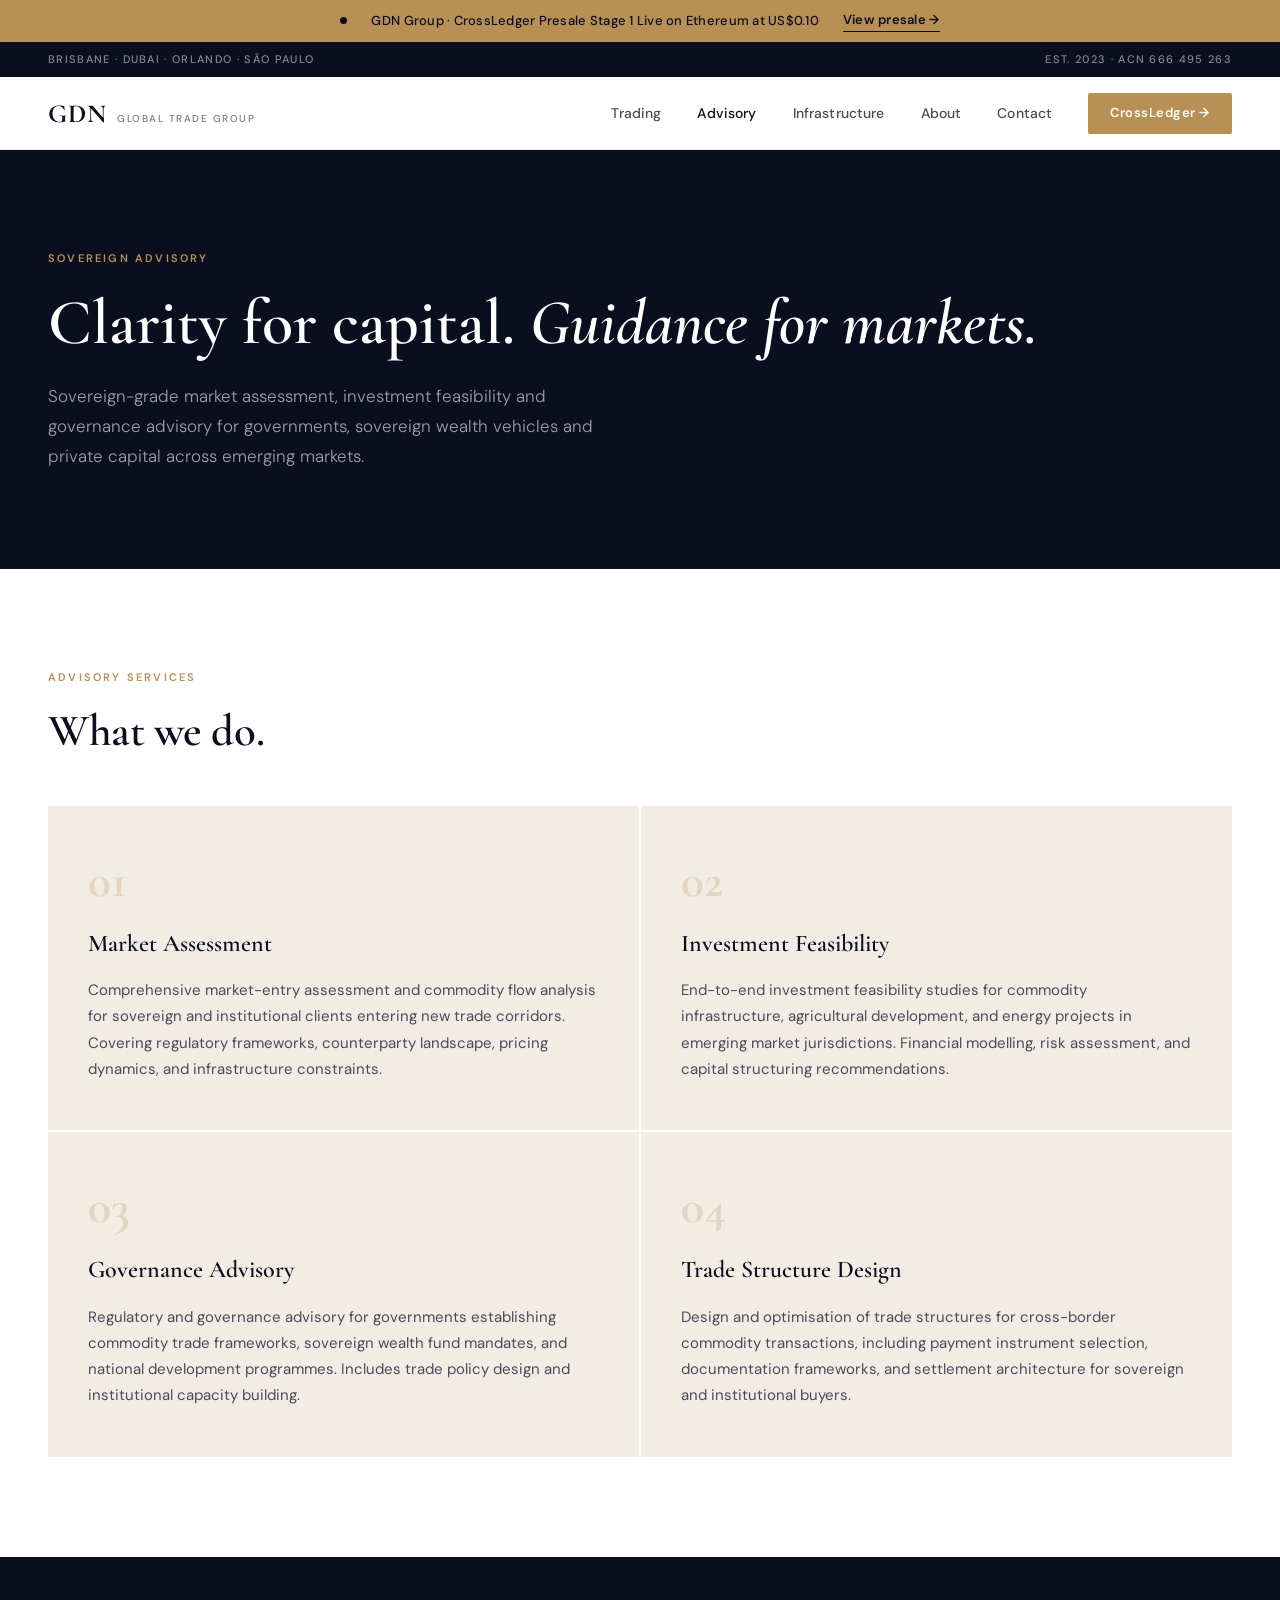
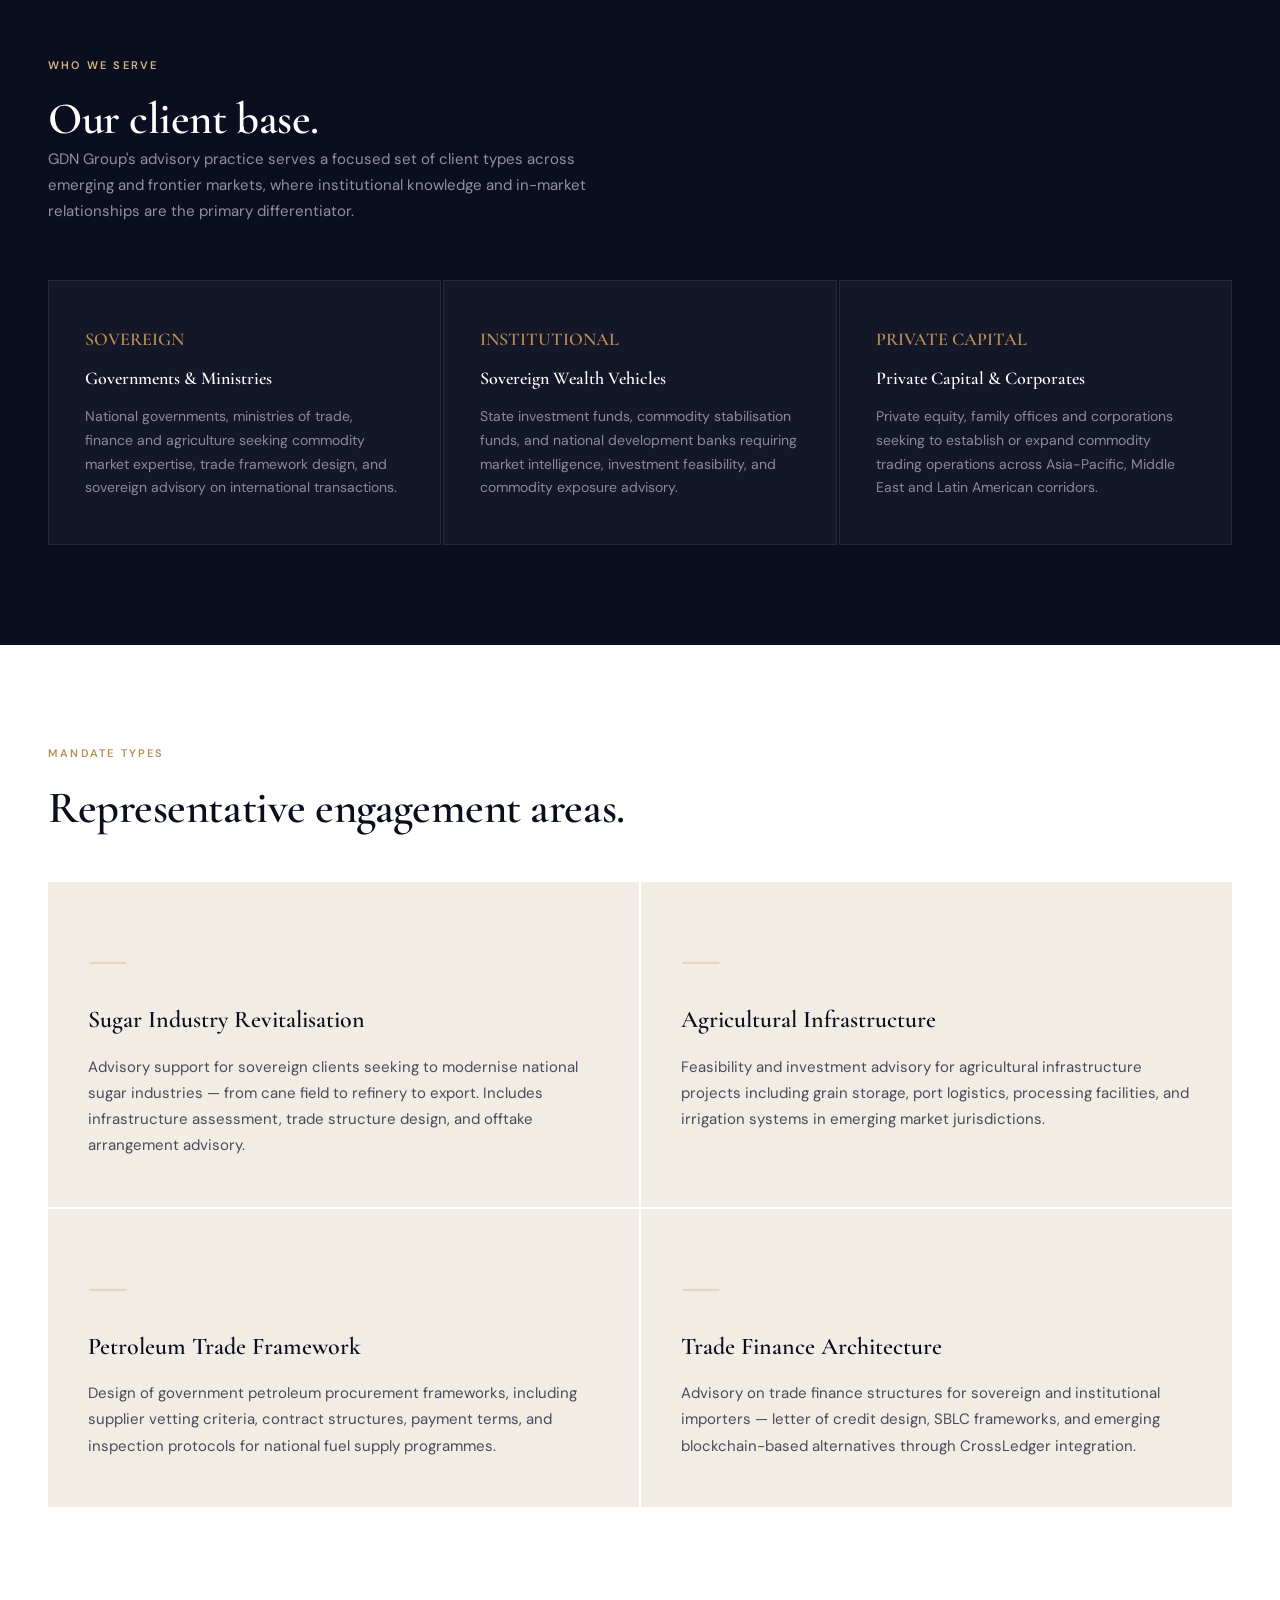
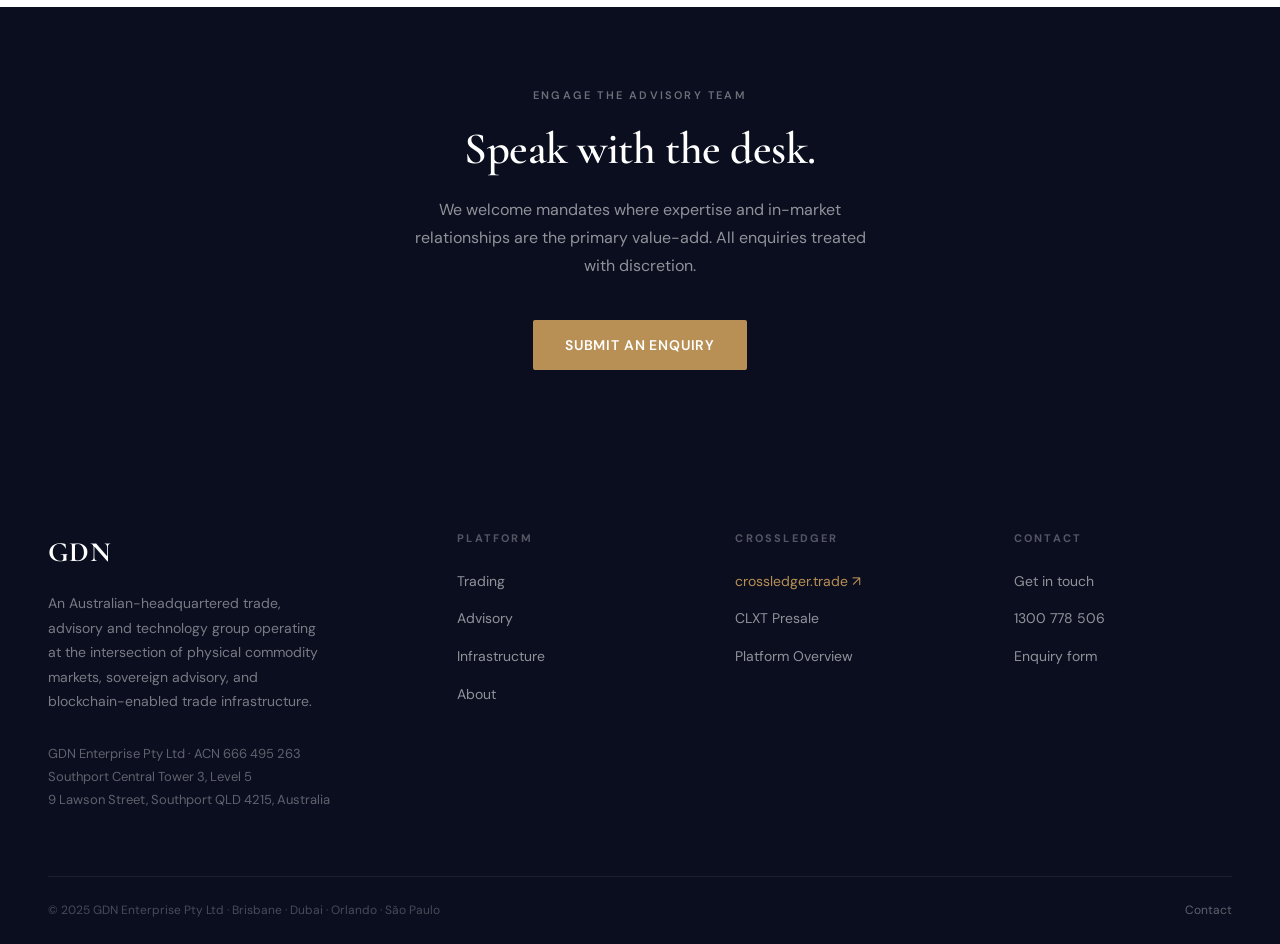
==== commit fc3ebff6: "Update advisory.html" ====
--- a/advisory.html
+++ b/advisory.html
@@ -25,7 +25,7 @@
   <div class="topbar">
     <div class="container-wide topbar-inner">
       <div>BRISBANE · DUBAI · ORLANDO · SÃO PAULO</div>
-      <div>EST. 2014 · ACN 666 495 263</div>
+      <div>EST. 2023 · ACN 666 495 263</div>
     </div>
   </div>
 
